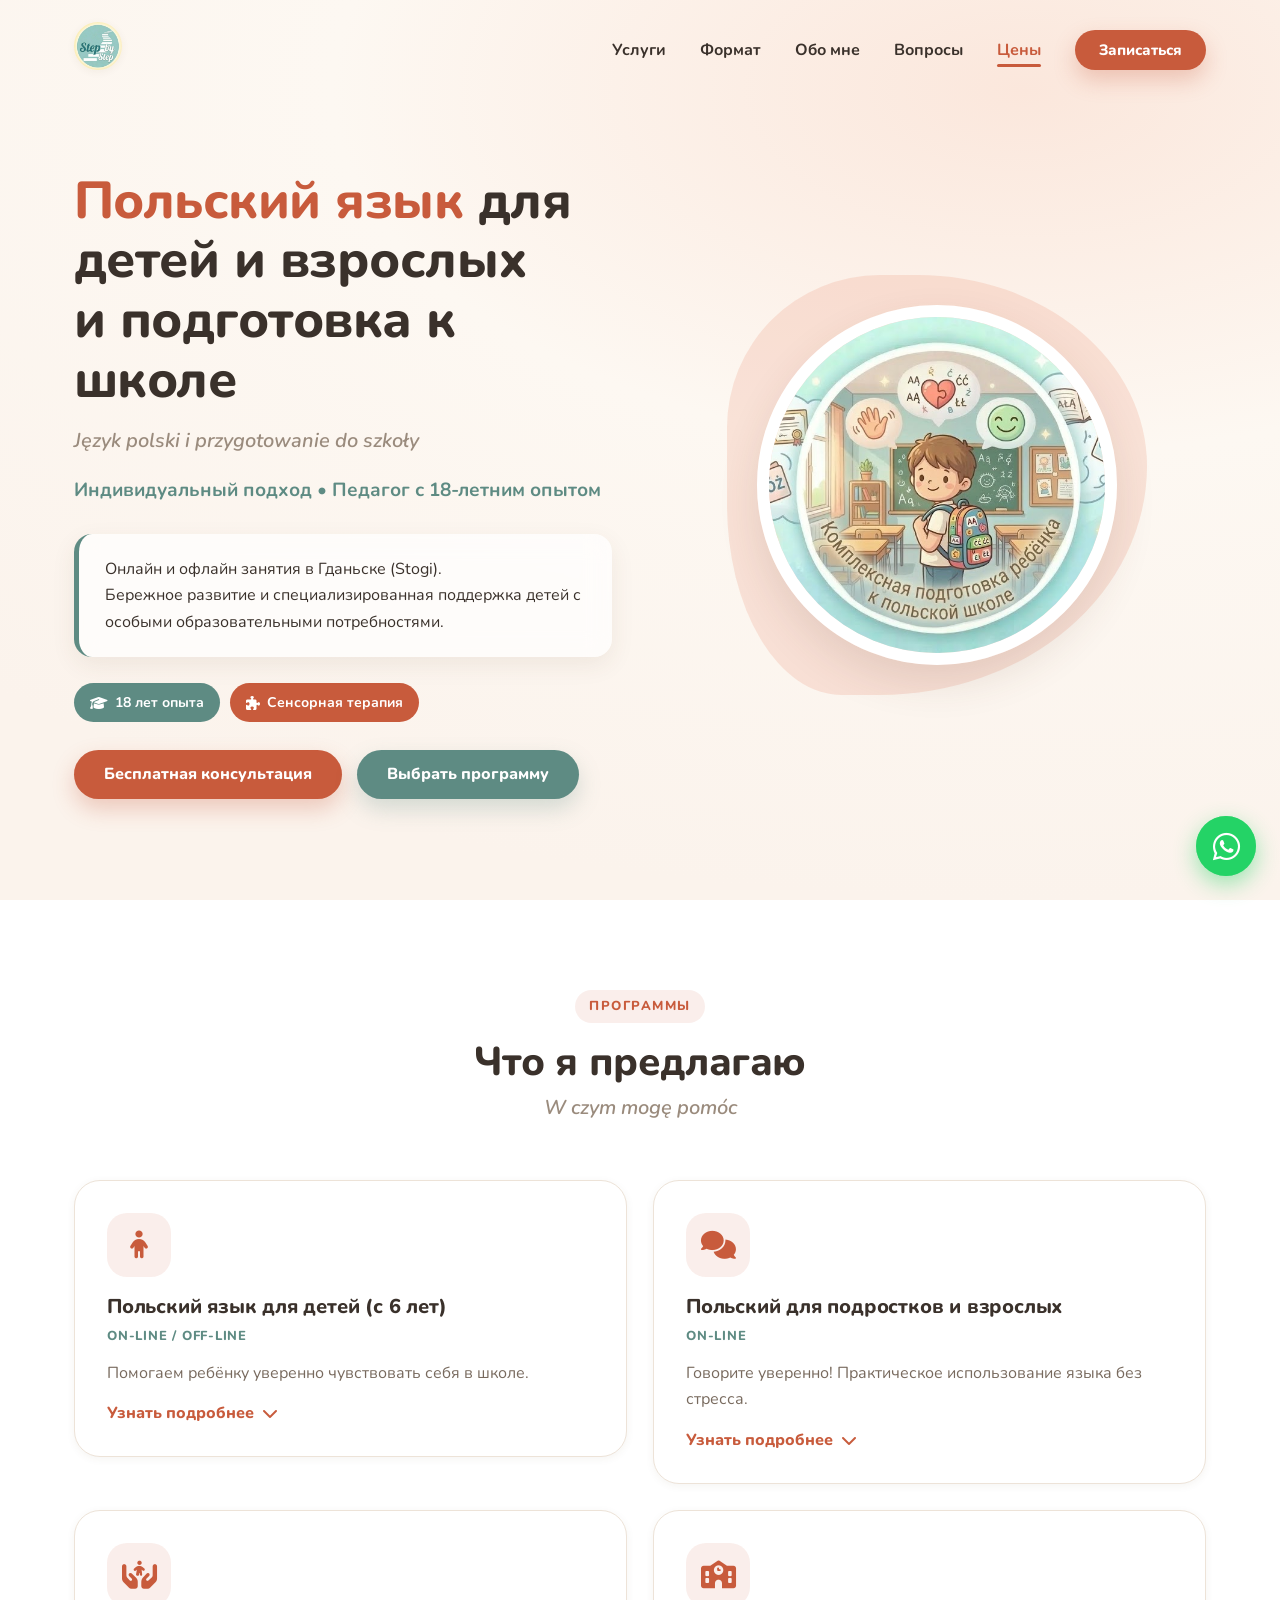
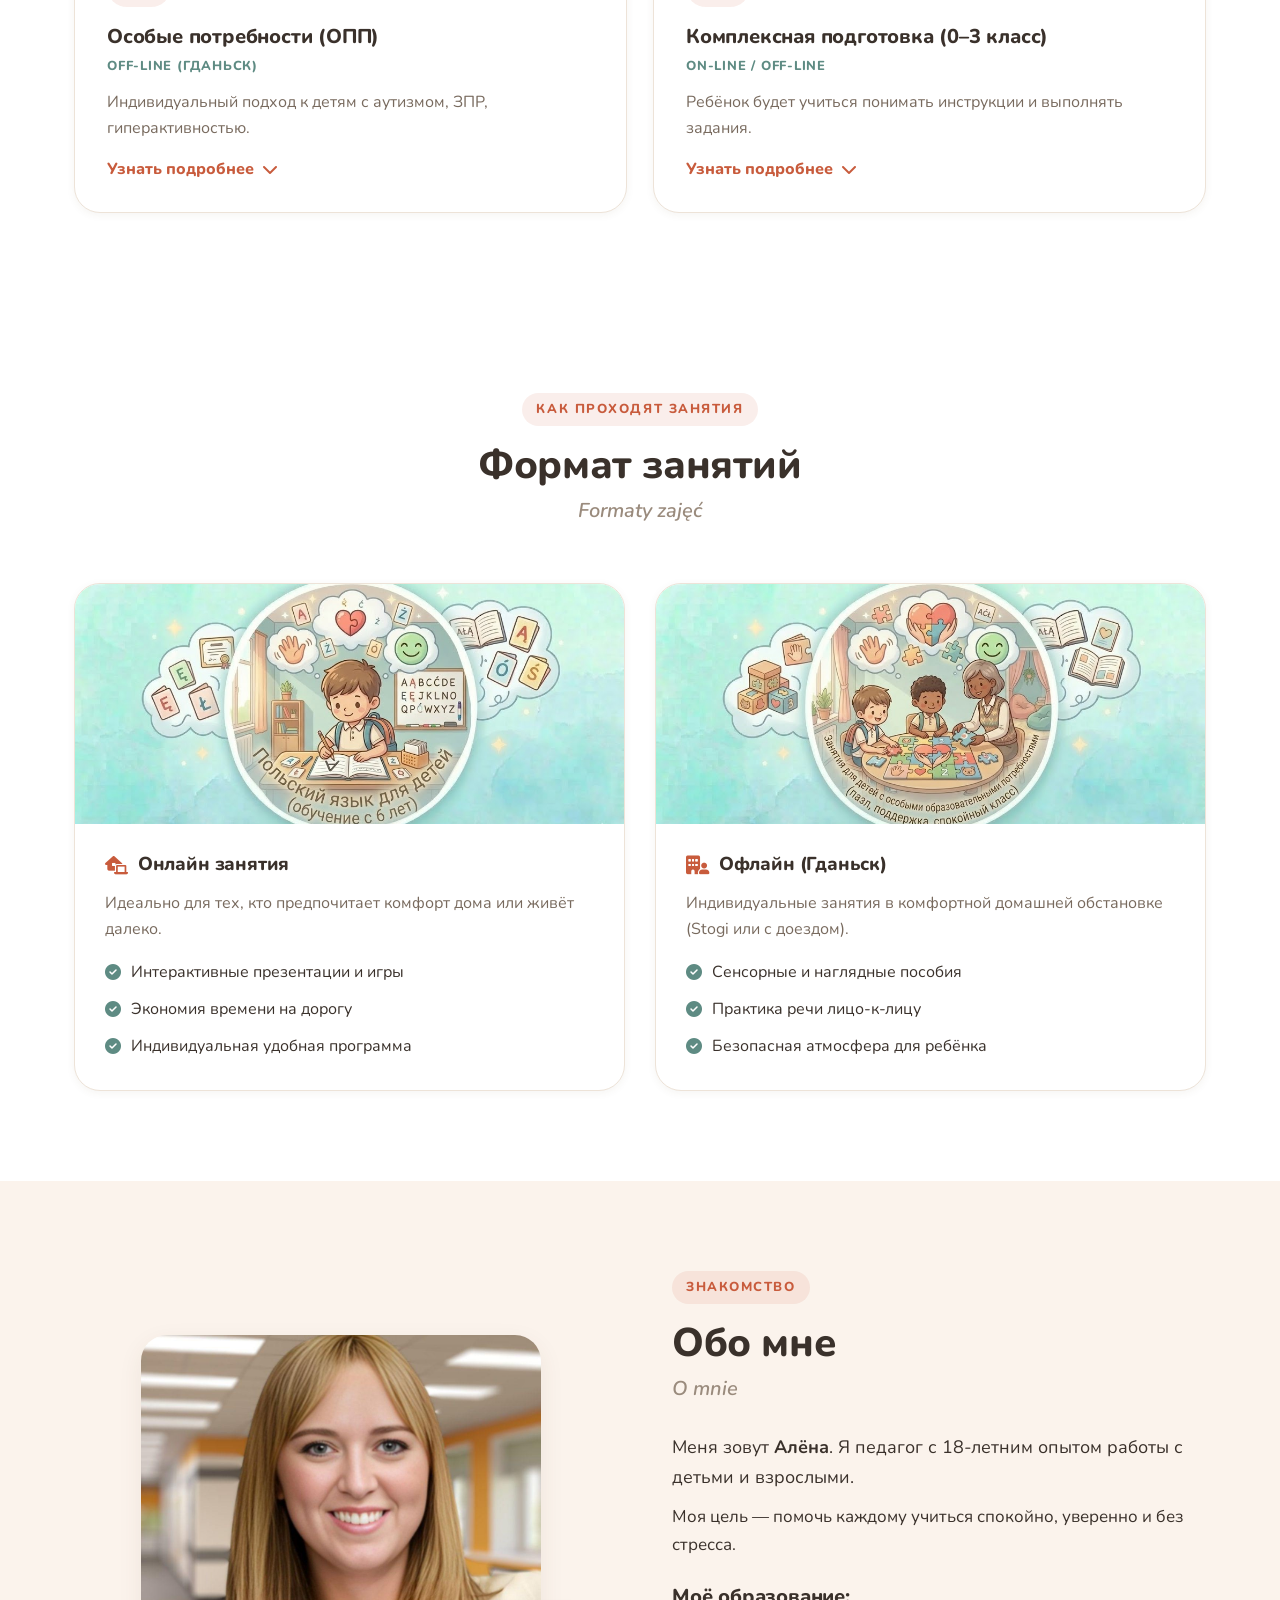
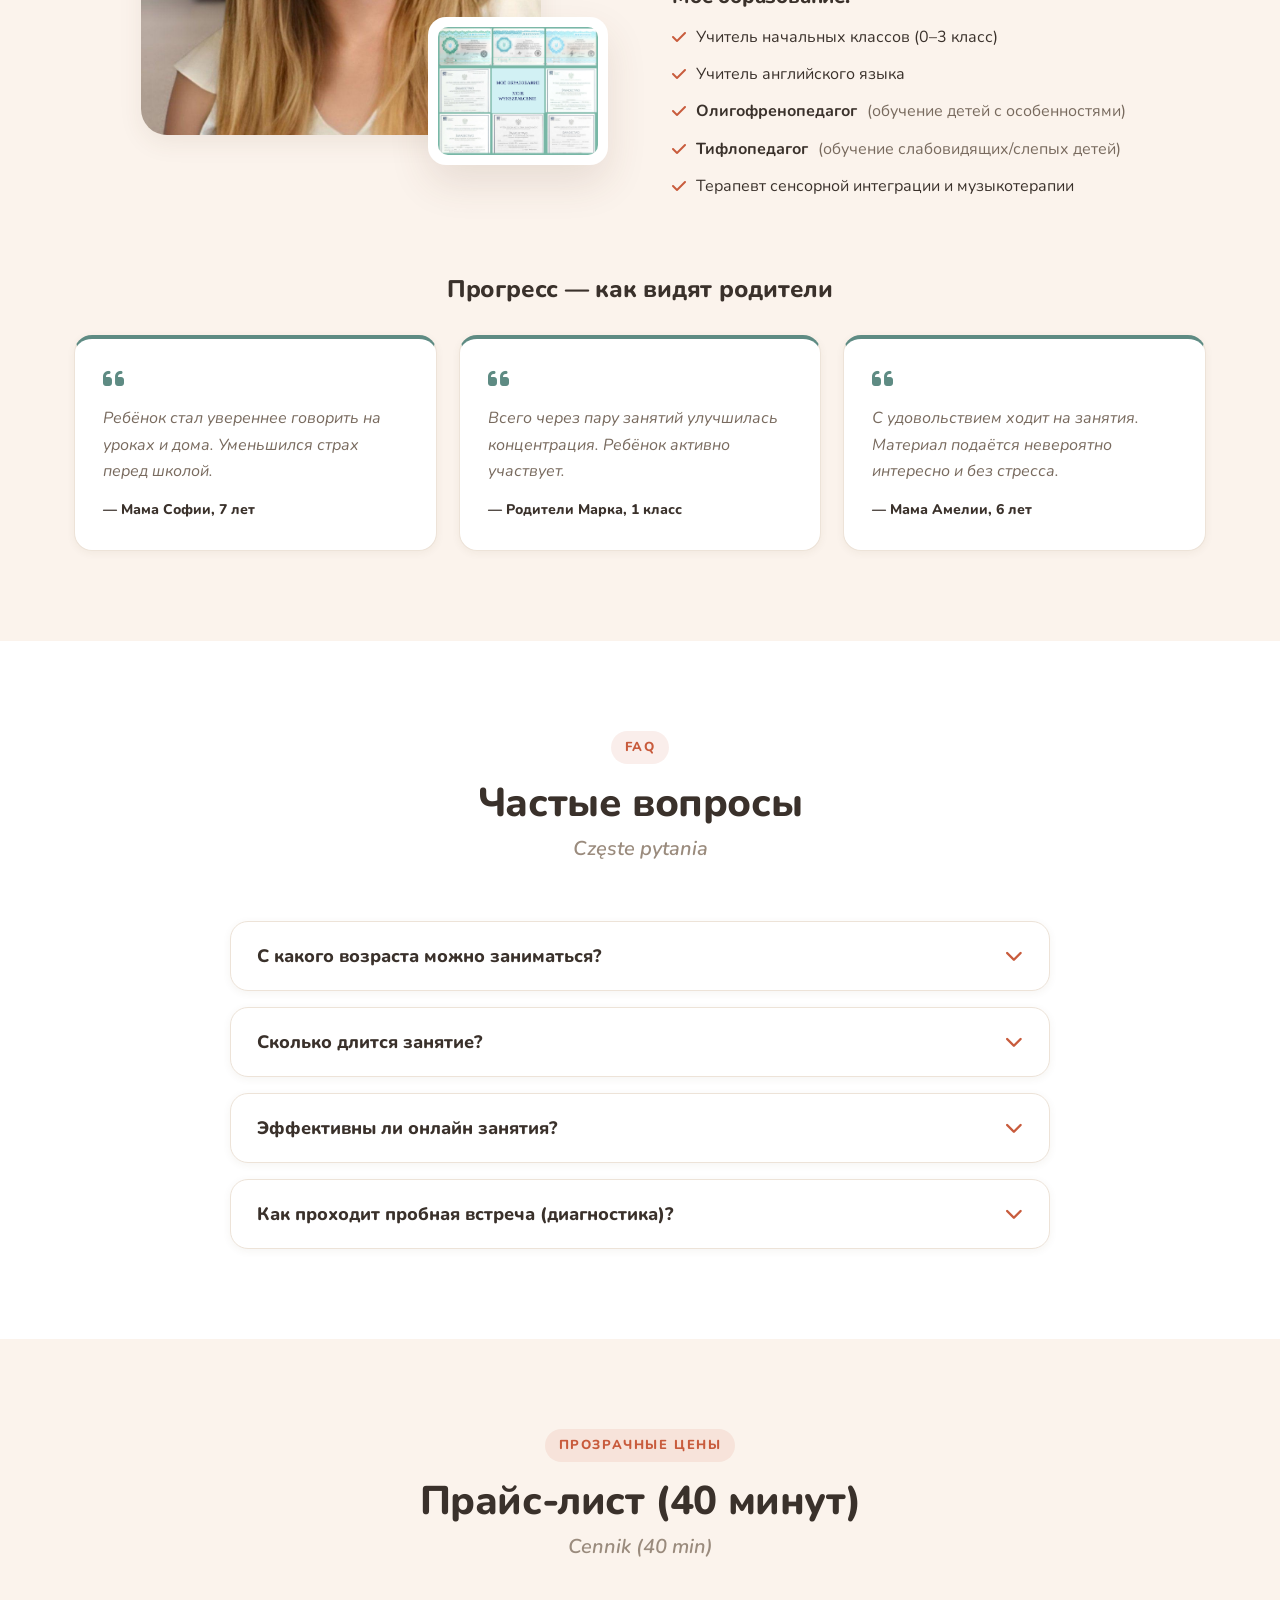
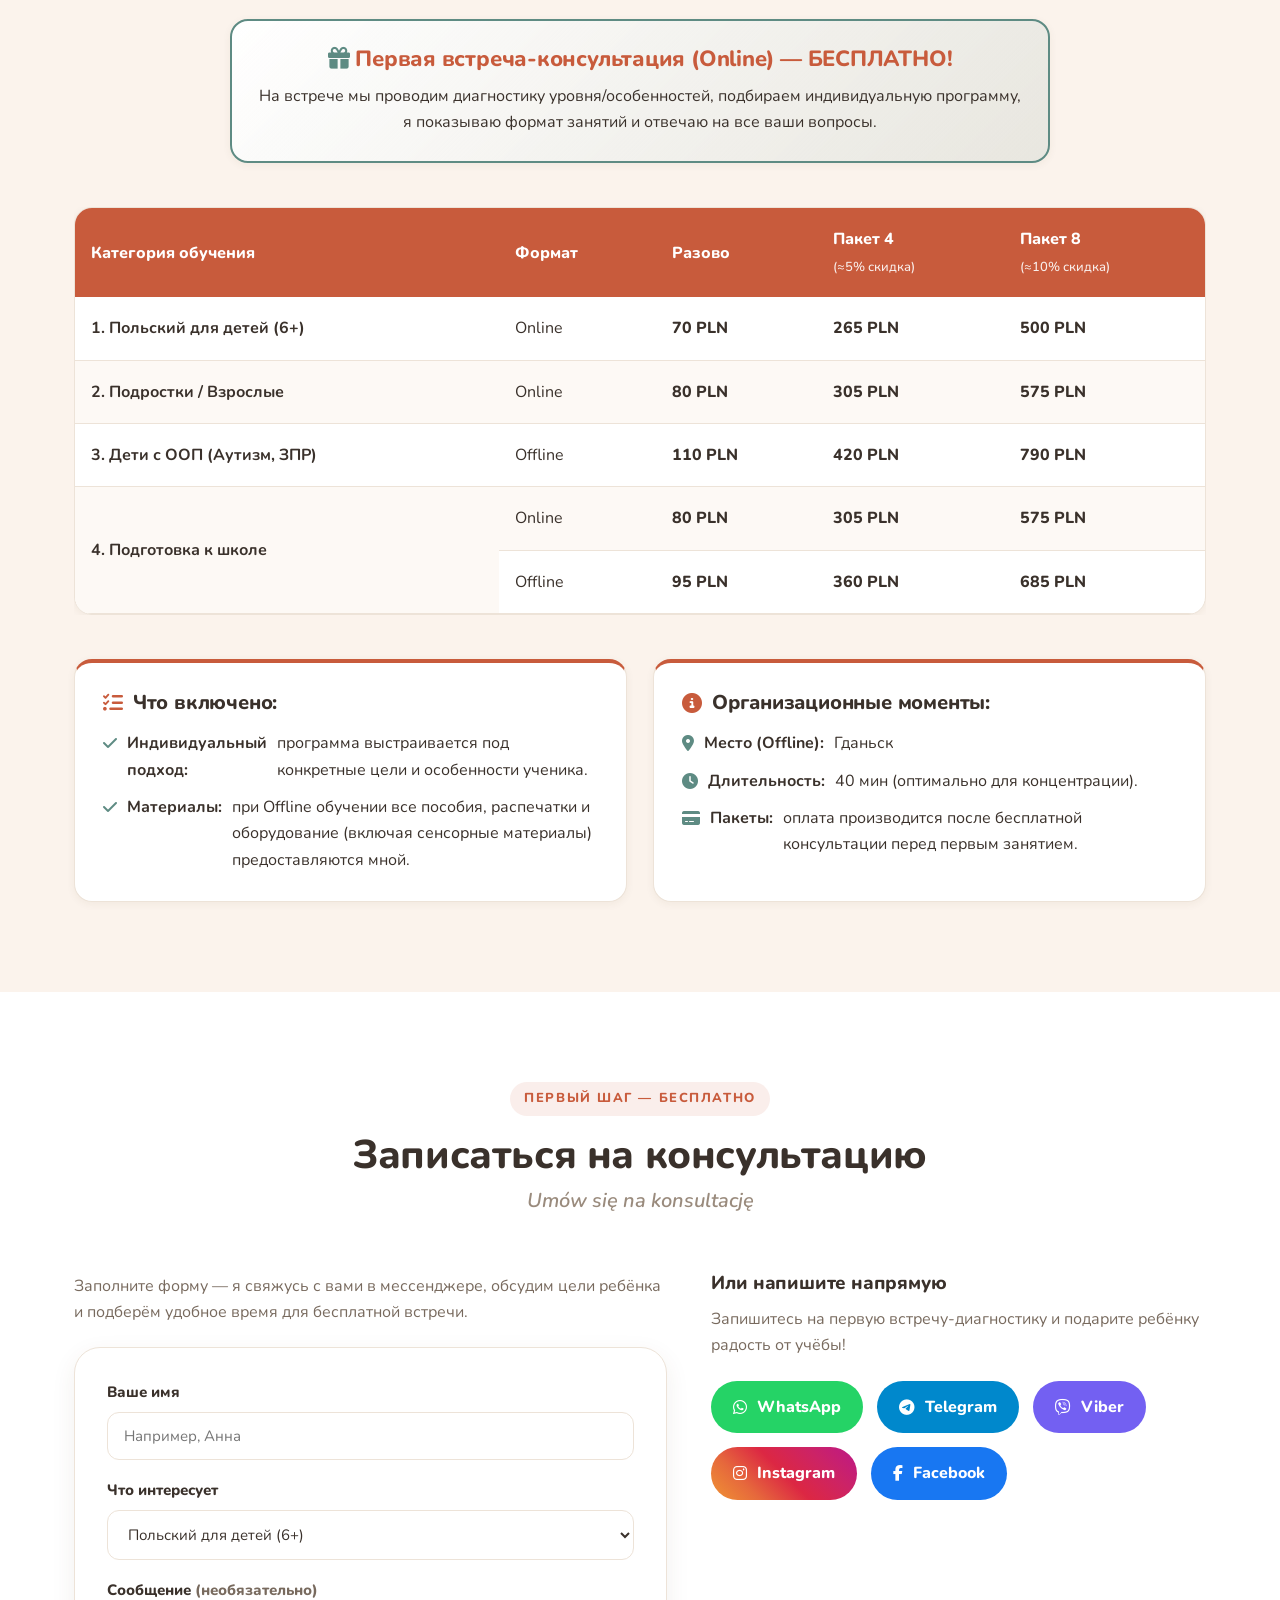
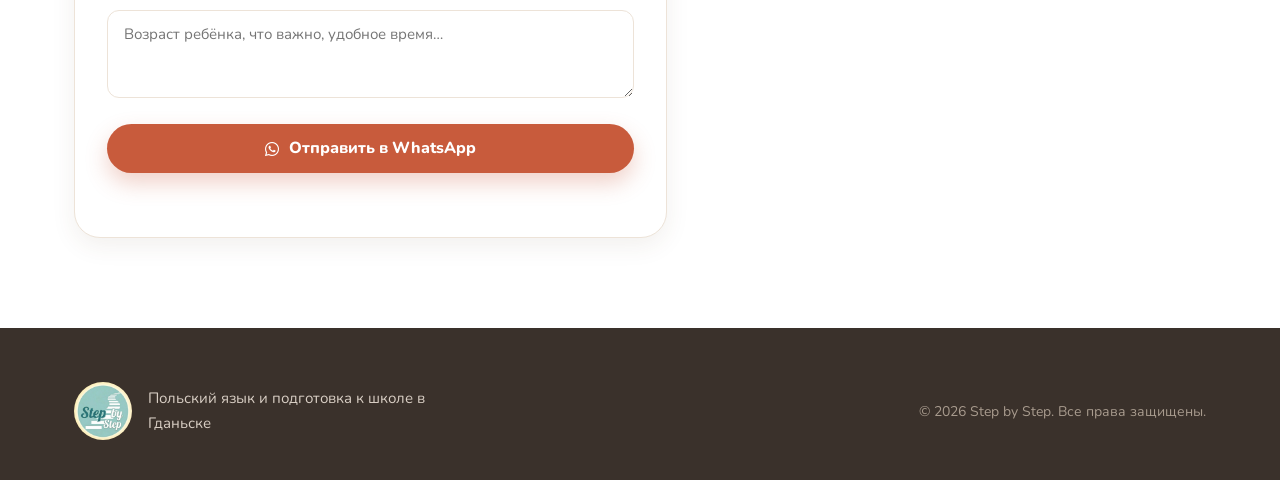
==== index.html @ 1d862e5d "Publish current Step by Step site" ====
<!DOCTYPE html>
<html lang="ru">

<head>
    <meta charset="UTF-8">
    <meta name="viewport" content="width=device-width, initial-scale=1.0">
    <title>Step by Step — Польский язык и подготовка к школе в Гданьске</title>
    <meta name="description"
        content="Польский язык для детей и взрослых и подготовка к школе в Гданьске. Педагог с 18-летним опытом, поддержка детей мигрантов и детей с особыми образовательными потребностями. Первая консультация бесплатно.">
    <meta name="theme-color" content="#E89E8D">
    <link rel="canonical" href="https://step-by-step-gdansk.pl/">

    <!-- Favicon -->
    <link rel="icon" href="логотип.jpg" type="image/jpeg">
    <link rel="apple-touch-icon" href="логотип.jpg">

    <!-- Open Graph / Social share -->
    <meta property="og:type" content="website">
    <meta property="og:locale" content="ru_RU">
    <meta property="og:title" content="Step by Step — Польский язык и подготовка к школе в Гданьске">
    <meta property="og:description"
        content="Педагог с 18-летним опытом. Польский язык, подготовка к школе, поддержка детей с особыми потребностями. Первая консультация бесплатно.">
    <meta property="og:image" content="моё фото.jpg">
    <meta name="twitter:card" content="summary_large_image">
    <meta name="twitter:title" content="Step by Step — Польский язык и подготовка к школе в Гданьске">
    <meta name="twitter:description"
        content="Педагог с 18-летним опытом. Первая консультация бесплатно.">
    <meta name="twitter:image" content="моё фото.jpg">

    <!-- Google Fonts -->
    <link rel="preconnect" href="https://fonts.googleapis.com">
    <link rel="preconnect" href="https://fonts.gstatic.com" crossorigin>
    <link href="https://fonts.googleapis.com/css2?family=Nunito:wght@400;600;700;800&display=swap" rel="stylesheet">

    <!-- FontAwesome for Icons -->
    <link rel="stylesheet" href="https://cdnjs.cloudflare.com/ajax/libs/font-awesome/6.4.0/css/all.min.css">

    <!-- Custom CSS -->
    <link rel="stylesheet" href="style.css">

    <!-- Structured data: local service / person -->
    <script type="application/ld+json">
    {
      "@context": "https://schema.org",
      "@type": "EducationalOrganization",
      "name": "Step by Step",
      "description": "Польский язык для детей и взрослых и подготовка к школе. Поддержка детей мигрантов и детей с особыми образовательными потребностями.",
      "image": "моё фото.jpg",
      "areaServed": "Gdańsk, Polska",
      "address": {
        "@type": "PostalAddress",
        "addressLocality": "Gdańsk",
        "addressRegion": "Stogi",
        "addressCountry": "PL"
      },
      "founder": {
        "@type": "Person",
        "name": "Алёна",
        "jobTitle": "Педагог, олигофренопедагог, тифлопедагог"
      },
      "telephone": "+48782425330",
      "sameAs": [
        "https://www.instagram.com/alena.stepbystep/",
        "https://www.facebook.com/profile.php?id=61586018010769"
      ]
    }
    </script>
</head>

<body>
    <script>document.documentElement.classList.add('js');</script>

    <!-- Skip link for accessibility -->
    <a href="#services" class="skip-link">Перейти к содержанию</a>

    <!-- Navigation -->
    <nav class="navbar">
        <div class="container nav-content">
            <a href="#" class="logo-link" aria-label="Step by Step — на главную">
                <img src="логотип.jpg" alt="Логотип Step by Step" class="logo">
            </a>

            <button class="nav-toggle" id="nav-toggle" aria-label="Открыть меню" aria-expanded="false"
                aria-controls="nav-links">
                <span class="nav-toggle-bar"></span>
                <span class="nav-toggle-bar"></span>
                <span class="nav-toggle-bar"></span>
            </button>

            <ul class="nav-links" id="nav-links">
                <li><a href="#services">Услуги</a></li>
                <li><a href="#formats">Формат</a></li>
                <li><a href="#about">Обо мне</a></li>
                <li><a href="#faq">Вопросы</a></li>
                <li><a href="#pricing">Цены</a></li>
                <li><a href="#contact" class="btn btn-primary nav-cta">Записаться</a></li>
            </ul>
        </div>
    </nav>
    <div class="nav-backdrop" id="nav-backdrop"></div>

    <!-- Hero Section -->
    <header class="hero">
        <div class="container hero-content">
            <div class="hero-text">
                <h1>
                    <span>Польский язык</span> для детей и взрослых<br>и подготовка к школе
                </h1>
                <p lang="pl" class="hero-pl">Język polski i przygotowanie do szkoły</p>
                <p class="subtitle">Индивидуальный подход • Педагог с 18-летним опытом</p>
                <div class="hero-card">
                    <p>Онлайн и офлайн занятия в Гданьске (Stogi).<br>Бережное развитие и специализированная
                        поддержка детей с особыми образовательными потребностями.</p>
                </div>

                <!-- Trust Badges -->
                <div class="trust-badges">
                    <span class="badge badge-secondary"><i class="fa-solid fa-graduation-cap"></i> 18 лет опыта</span>
                    <span class="badge badge-primary"><i class="fa-solid fa-puzzle-piece"></i> Сенсорная терапия</span>
                </div>

                <div class="hero-buttons">
                    <a href="#contact" class="btn btn-primary">Бесплатная консультация</a>
                    <a href="#services" class="btn btn-secondary">Выбрать программу</a>
                </div>
            </div>
            <div class="hero-image-wrapper">
                <div class="blob-shape" aria-hidden="true"></div>
                <img src="для сайта/unnamed (5).jpg" alt="Комплексная подготовка ребёнка к польской школе"
                    class="hero-image-main" width="350" height="350">
            </div>
        </div>
    </header>

    <!-- Services Section -->
    <section id="services" class="services section">
        <div class="container">
            <div class="section-title reveal">
                <span class="eyebrow">Программы</span>
                <h2>Что я предлагаю</h2>
                <p lang="pl" class="title-pl">W czym mogę pomóc</p>
            </div>

            <div class="services-grid">

                <!-- Service 1 -->
                <div class="service-card reveal">
                    <div class="service-icon"><i class="fa-solid fa-child"></i></div>
                    <h3>Польский язык для детей (с 6 лет)</h3>
                    <p class="service-format">On-line / Off-line</p>
                    <p class="service-lead">Помогаем ребёнку уверенно чувствовать себя в школе.</p>

                    <button class="accordion-btn" aria-expanded="false" aria-controls="desc1">
                        Узнать подробнее <i class="fa-solid fa-chevron-down accordion-icon"></i>
                    </button>

                    <div id="desc1" class="accordion-panel">
                        <div class="accordion-inner">
                            <strong>Кому подойдут:</strong>
                            <ul>
                                <li>Только начинают изучение языка</li>
                                <li>Испытывают трудности с чтением или письмом</li>
                                <li>Боятся отвечать на уроках</li>
                            </ul>
                            <strong>Что развиваем:</strong>
                            <p>Словарный запас, правильное произношение. А также: внимание, слуховое восприятие,
                                память и логику с помощью игр.</p>
                        </div>
                    </div>
                </div>

                <!-- Service 2 -->
                <div class="service-card reveal">
                    <div class="service-icon"><i class="fa-solid fa-comments"></i></div>
                    <h3>Польский для подростков и взрослых</h3>
                    <p class="service-format">On-line</p>
                    <p class="service-lead">Говорите уверенно! Практическое использование языка без стресса.</p>

                    <button class="accordion-btn" aria-expanded="false" aria-controls="desc2">
                        Узнать подробнее <i class="fa-solid fa-chevron-down accordion-icon"></i>
                    </button>

                    <div id="desc2" class="accordion-panel">
                        <div class="accordion-inner">
                            <strong>Что изучается:</strong>
                            <ul>
                                <li>Разговорная практика в повседневных ситуациях</li>
                                <li>Грамматика простым языком</li>
                                <li>Язык для работы, школы, гос. учреждений</li>
                            </ul>
                            <strong>Результат:</strong>
                            <p>Вы уверенно общаетесь в ситуациях, понимаете разговорную речь.</p>
                        </div>
                    </div>
                </div>

                <!-- Service 3 -->
                <div class="service-card reveal">
                    <div class="service-icon"><i class="fa-solid fa-hands-holding-child"></i></div>
                    <h3>Особые потребности (ОПП)</h3>
                    <p class="service-format">Off-line (Гданьск)</p>
                    <p class="service-lead">Индивидуальный подход к детям с аутизмом, ЗПР, гиперактивностью.</p>

                    <button class="accordion-btn" aria-expanded="false" aria-controls="desc3">
                        Узнать подробнее <i class="fa-solid fa-chevron-down accordion-icon"></i>
                    </button>

                    <div id="desc3" class="accordion-panel">
                        <div class="accordion-inner">
                            <strong>Работаю с детьми, у которых:</strong>
                            <ul>
                                <li>Аутизм, ЗПР, задержка речевого развития</li>
                                <li>Нарушения зрения (слабовидящие и слепые)</li>
                                <li>Трудности с концентрацией</li>
                            </ul>
                            <strong>Методы:</strong>
                            <p>Элементы сенсорной интеграции, музыкотерапия, визуальная поддержка.</p>
                        </div>
                    </div>
                </div>

                <!-- Service 4 -->
                <div class="service-card reveal">
                    <div class="service-icon"><i class="fa-solid fa-school"></i></div>
                    <h3>Комплексная подготовка (0–3 класс)</h3>
                    <p class="service-format">On-line / Off-line</p>
                    <p class="service-lead">Ребёнок будет учиться понимать инструкции и выполнять задания.</p>

                    <button class="accordion-btn" aria-expanded="false" aria-controls="desc4">
                        Узнать подробнее <i class="fa-solid fa-chevron-down accordion-icon"></i>
                    </button>

                    <div id="desc4" class="accordion-panel">
                        <div class="accordion-inner">
                            <strong>Что мы изучаем:</strong>
                            <ul>
                                <li><strong>Польский язык:</strong> алфавит, классные инструкции, письмо.</li>
                                <li><strong>Математика:</strong> цифры, счёт, сравнение чисел, логика.</li>
                                <li><strong>Когнитивные навыки:</strong> внимание, память, концентрация.</li>
                            </ul>
                            <p>Помогаем быстрее адаптироваться в школе без сильного стресса.</p>
                        </div>
                    </div>
                </div>

            </div>
        </div>
    </section>

    <!-- Formats Section (Two Columns) -->
    <section id="formats" class="formats section">
        <div class="container">
            <div class="section-title reveal">
                <span class="eyebrow">Как проходят занятия</span>
                <h2>Формат занятий</h2>
                <p lang="pl" class="title-pl">Formaty zajęć</p>
            </div>

            <div class="formats-grid">
                <!-- Online -->
                <div class="format-card reveal">
                    <img src="для сайта/unnamed (6).jpg" alt="Онлайн-занятие за компьютером" class="format-img"
                        loading="lazy" width="600" height="250">
                    <div class="format-content">
                        <h3><i class="fa-solid fa-laptop-house icon-primary"></i> Онлайн занятия</h3>
                        <p class="format-lead">Идеально для тех, кто предпочитает комфорт дома или живёт далеко.</p>
                        <ul class="check-list">
                            <li><i class="fa-solid fa-circle-check"></i> Интерактивные презентации и игры</li>
                            <li><i class="fa-solid fa-circle-check"></i> Экономия времени на дорогу</li>
                            <li><i class="fa-solid fa-circle-check"></i> Индивидуальная удобная программа</li>
                        </ul>
                    </div>
                </div>
                <!-- Offline -->
                <div class="format-card reveal">
                    <img src="для сайта/unnamed (7).jpg" alt="Офлайн-занятие с педагогом" class="format-img"
                        loading="lazy" width="600" height="250">
                    <div class="format-content">
                        <h3><i class="fa-solid fa-building-user icon-primary"></i> Офлайн (Гданьск)</h3>
                        <p class="format-lead">Индивидуальные занятия в комфортной домашней обстановке (Stogi или с
                            доездом).</p>
                        <ul class="check-list">
                            <li><i class="fa-solid fa-circle-check"></i> Сенсорные и наглядные пособия</li>
                            <li><i class="fa-solid fa-circle-check"></i> Практика речи лицо-к-лицу</li>
                            <li><i class="fa-solid fa-circle-check"></i> Безопасная атмосфера для ребёнка</li>
                        </ul>
                    </div>
                </div>
            </div>
        </div>
    </section>

    <!-- About Section -->
    <section id="about" class="about section bg-light">
        <div class="container">
            <div class="about-grid">
                <div class="about-image-col reveal">
                    <img src="моё фото.jpg" alt="Фото педагога Алёны" class="about-photo" loading="lazy">
                    <div class="diploma-wrapper" id="diploma-btn" role="button" tabindex="0"
                        aria-label="Открыть дипломы и квалификации">
                        <img src="дипломы.jpg" alt="Дипломы и сертификаты педагога" class="diploma-thumb"
                            loading="lazy">
                        <div class="diploma-overlay">
                            <i class="fa-solid fa-magnifying-glass-plus"></i>
                            <span>Мои квалификации</span>
                        </div>
                    </div>
                </div>

                <div class="about-content reveal">
                    <div class="section-title left">
                        <span class="eyebrow">Знакомство</span>
                        <h2>Обо мне</h2>
                        <p lang="pl" class="title-pl">O mnie</p>
                    </div>

                    <div class="about-text-box">
                        <p class="lead">Меня зовут <strong>Алёна</strong>. Я педагог с 18-летним опытом работы с
                            детьми и взрослыми.</p>
                        <p>Моя цель — помочь каждому учиться спокойно, уверенно и без стресса.</p>

                        <h4 class="about-subhead">Моё образование:</h4>
                        <ul class="check-list check-list--primary">
                            <li><i class="fa-solid fa-check"></i> Учитель начальных классов (0–3 класс)</li>
                            <li><i class="fa-solid fa-check"></i> Учитель английского языка</li>
                            <li><i class="fa-solid fa-check"></i> <strong>Олигофренопедагог</strong>
                                <span class="muted">(обучение детей с особенностями)</span></li>
                            <li><i class="fa-solid fa-check"></i> <strong>Тифлопедагог</strong>
                                <span class="muted">(обучение слабовидящих/слепых детей)</span></li>
                            <li><i class="fa-solid fa-check"></i> Терапевт сенсорной интеграции и музыкотерапии</li>
                        </ul>
                    </div>
                </div>
            </div>

            <!-- Reviews -->
            <div class="social-proof reveal">
                <h3 class="social-proof-title">Прогресс — как видят родители</h3>
                <div class="reviews-grid">
                    <figure class="review">
                        <i class="fa-solid fa-quote-left review-quote"></i>
                        <blockquote>Ребёнок стал увереннее говорить на уроках и дома. Уменьшился страх перед
                            школой.</blockquote>
                        <figcaption>— Мама Софии, 7 лет</figcaption>
                    </figure>
                    <figure class="review">
                        <i class="fa-solid fa-quote-left review-quote"></i>
                        <blockquote>Всего через пару занятий улучшилась концентрация. Ребёнок активно
                            участвует.</blockquote>
                        <figcaption>— Родители Марка, 1 класс</figcaption>
                    </figure>
                    <figure class="review">
                        <i class="fa-solid fa-quote-left review-quote"></i>
                        <blockquote>С удовольствием ходит на занятия. Материал подаётся невероятно интересно и без
                            стресса.</blockquote>
                        <figcaption>— Мама Амелии, 6 лет</figcaption>
                    </figure>
                </div>
            </div>
        </div>
    </section>

    <!-- FAQ Section -->
    <section id="faq" class="faq section">
        <div class="container">
            <div class="section-title reveal">
                <span class="eyebrow">FAQ</span>
                <h2>Частые вопросы</h2>
                <p lang="pl" class="title-pl">Częste pytania</p>
            </div>

            <div class="faq-container reveal">
                <!-- FAQ 1 -->
                <div class="faq-item">
                    <button class="faq-btn" aria-expanded="false" aria-controls="faq1">
                        С какого возраста можно заниматься?
                        <i class="fa-solid fa-chevron-down accordion-icon icon-primary"></i>
                    </button>
                    <div id="faq1" class="accordion-panel">
                        <p class="faq-answer">Изучение польского языка и подготовка к школе начинаются с 6 лет. Для
                            программ спецпотребностей (ОПП) подход и возраст индивидуальны.</p>
                    </div>
                </div>

                <!-- FAQ 2 -->
                <div class="faq-item">
                    <button class="faq-btn" aria-expanded="false" aria-controls="faq2">
                        Сколько длится занятие?
                        <i class="fa-solid fa-chevron-down accordion-icon icon-primary"></i>
                    </button>
                    <div id="faq2" class="accordion-panel">
                        <p class="faq-answer">Занятие длится 40–60 минут, в зависимости от возраста ребёнка, формата
                            урока и когнитивной нагрузки.</p>
                    </div>
                </div>

                <!-- FAQ 3 -->
                <div class="faq-item">
                    <button class="faq-btn" aria-expanded="false" aria-controls="faq3">
                        Эффективны ли онлайн занятия?
                        <i class="fa-solid fa-chevron-down accordion-icon icon-primary"></i>
                    </button>
                    <div id="faq3" class="accordion-panel">
                        <p class="faq-answer">Да, абсолютно. Мы используем интерактивные материалы, презентации и
                            дидактические игры. Ребёнок (или взрослый) активно вовлечён в процесс не меньше, чем в
                            классе.</p>
                    </div>
                </div>

                <!-- FAQ 4 -->
                <div class="faq-item">
                    <button class="faq-btn" aria-expanded="false" aria-controls="faq4">
                        Как проходит пробная встреча (диагностика)?
                        <i class="fa-solid fa-chevron-down accordion-icon icon-primary"></i>
                    </button>
                    <div id="faq4" class="accordion-panel">
                        <p class="faq-answer">На первой встрече мы знакомимся, я в комфортной и игровой форме оцениваю
                            текущие навыки. После этого мы обсуждаем индивидуальный план достижения ваших целей.</p>
                    </div>
                </div>
            </div>
        </div>
    </section>

    <!-- Pricing Section -->
    <section id="pricing" class="pricing section bg-light">
        <div class="container">
            <div class="section-title reveal">
                <span class="eyebrow">Прозрачные цены</span>
                <h2>Прайс-лист (40 минут)</h2>
                <p lang="pl" class="title-pl">Cennik (40 min)</p>
            </div>

            <div class="pricing-highlight reveal">
                <h3><i class="fa-solid fa-gift icon-secondary"></i> Первая встреча-консультация (Online) — БЕСПЛАТНО!</h3>
                <p>На встрече мы проводим диагностику уровня/особенностей, подбираем индивидуальную программу, я
                    показываю формат занятий и отвечаю на все ваши вопросы.</p>
            </div>

            <div class="pricing-table-wrapper reveal">
                <table class="pricing-table">
                    <thead>
                        <tr>
                            <th scope="col">Категория обучения</th>
                            <th scope="col">Формат</th>
                            <th scope="col">Разово</th>
                            <th scope="col">Пакет 4 <br><span class="th-note">(≈5% скидка)</span></th>
                            <th scope="col">Пакет 8 <br><span class="th-note">(≈10% скидка)</span></th>
                        </tr>
                    </thead>
                    <tbody>
                        <tr>
                            <td data-label="Категория"><strong>1. Польский для детей (6+)</strong></td>
                            <td data-label="Формат" class="muted">Online</td>
                            <td data-label="Разово" class="price">70 PLN</td>
                            <td data-label="Пакет 4" class="price price--accent">265 PLN</td>
                            <td data-label="Пакет 8" class="price price--accent">500 PLN</td>
                        </tr>
                        <tr>
                            <td data-label="Категория"><strong>2. Подростки / Взрослые</strong></td>
                            <td data-label="Формат" class="muted">Online</td>
                            <td data-label="Разово" class="price">80 PLN</td>
                            <td data-label="Пакет 4" class="price price--accent">305 PLN</td>
                            <td data-label="Пакет 8" class="price price--accent">575 PLN</td>
                        </tr>
                        <tr>
                            <td data-label="Категория"><strong>3. Дети с ООП (Аутизм, ЗПР)</strong></td>
                            <td data-label="Формат" class="muted">Offline</td>
                            <td data-label="Разово" class="price">110 PLN</td>
                            <td data-label="Пакет 4" class="price price--accent">420 PLN</td>
                            <td data-label="Пакет 8" class="price price--accent">790 PLN</td>
                        </tr>
                        <tr>
                            <td data-label="Категория" rowspan="2"><strong>4. Подготовка к школе</strong></td>
                            <td data-label="Формат" class="muted">Online</td>
                            <td data-label="Разово" class="price">80 PLN</td>
                            <td data-label="Пакет 4" class="price price--accent">305 PLN</td>
                            <td data-label="Пакет 8" class="price price--accent">575 PLN</td>
                        </tr>
                        <tr>
                            <td data-label="Формат" class="muted">Offline</td>
                            <td data-label="Разово" class="price">95 PLN</td>
                            <td data-label="Пакет 4" class="price price--accent">360 PLN</td>
                            <td data-label="Пакет 8" class="price price--accent">685 PLN</td>
                        </tr>
                    </tbody>
                </table>
            </div>

            <!-- Inclusions & Org info -->
            <div class="pricing-info-grid reveal">
                <div class="info-card">
                    <h3><i class="fa-solid fa-list-check icon-primary"></i> Что включено:</h3>
                    <ul class="check-list check-list--secondary">
                        <li><i class="fa-solid fa-check"></i> <strong>Индивидуальный подход:</strong> программа
                            выстраивается под конкретные цели и особенности ученика.</li>
                        <li><i class="fa-solid fa-check"></i> <strong>Материалы:</strong> при Offline обучении все
                            пособия, распечатки и оборудование (включая сенсорные материалы) предоставляются мной.</li>
                    </ul>
                </div>

                <div class="info-card">
                    <h3><i class="fa-solid fa-circle-info icon-primary"></i> Организационные моменты:</h3>
                    <ul class="check-list check-list--secondary">
                        <li><i class="fa-solid fa-location-dot"></i> <strong>Место (Offline):</strong> Гданьск</li>
                        <li><i class="fa-solid fa-clock"></i> <strong>Длительность:</strong> 40 мин (оптимально для
                            концентрации).</li>
                        <li><i class="fa-solid fa-credit-card"></i> <strong>Пакеты:</strong> оплата производится
                            после бесплатной консультации перед первым занятием.</li>
                    </ul>
                </div>
            </div>
        </div>
    </section>

    <!-- Contact Section -->
    <section id="contact" class="contact section">
        <div class="container">
            <div class="section-title reveal">
                <span class="eyebrow">Первый шаг — бесплатно</span>
                <h2>Записаться на консультацию</h2>
                <p lang="pl" class="title-pl">Umów się na konsultację</p>
            </div>

            <div class="contact-grid">
                <!-- Form -->
                <div class="contact-form-col reveal">
                    <p class="contact-intro">Заполните форму — я свяжусь с вами в мессенджере, обсудим цели ребёнка и
                        подберём удобное время для бесплатной встречи.</p>
                    <form id="lead-form" class="lead-form" novalidate>
                        <div class="form-field">
                            <label for="name">Ваше имя</label>
                            <input type="text" id="name" name="name" placeholder="Например, Анна" required>
                        </div>
                        <div class="form-field">
                            <label for="program">Что интересует</label>
                            <select id="program" name="program">
                                <option value="Польский для детей (6+)">Польский для детей (6+)</option>
                                <option value="Польский для подростков/взрослых">Польский для подростков / взрослых</option>
                                <option value="Особые потребности (ОПП)">Особые потребности (ОПП)</option>
                                <option value="Подготовка к школе">Подготовка к школе</option>
                                <option value="Пока не определились">Пока не определились</option>
                            </select>
                        </div>
                        <div class="form-field">
                            <label for="message">Сообщение <span class="muted">(необязательно)</span></label>
                            <textarea id="message" name="message" rows="3"
                                placeholder="Возраст ребёнка, что важно, удобное время…"></textarea>
                        </div>
                        <button type="submit" class="btn btn-primary btn-block">
                            <i class="fa-brands fa-whatsapp"></i> Отправить в WhatsApp
                        </button>
                        <p class="form-hint" id="form-hint" role="status"></p>
                    </form>
                </div>

                <!-- Direct contacts -->
                <div class="contact-direct-col reveal">
                    <h3>Или напишите напрямую</h3>
                    <p class="contact-direct-lead">Запишитесь на первую встречу-диагностику и подарите ребёнку радость
                        от учёбы!</p>
                    <div class="social-links">
                        <a href="https://wa.me/48782425330" target="_blank" rel="noopener" class="social-btn whatsapp">
                            <i class="fa-brands fa-whatsapp"></i> WhatsApp
                        </a>
                        <a href="https://t.me/alena_pocheptsova" target="_blank" rel="noopener" class="social-btn telegram">
                            <i class="fa-brands fa-telegram"></i> Telegram
                        </a>
                        <a href="viber://chat?number=48782425330" target="_blank" rel="noopener" class="social-btn viber">
                            <i class="fa-brands fa-viber"></i> Viber
                        </a>
                        <a href="https://www.instagram.com/alena.stepbystep/" target="_blank" rel="noopener"
                            class="social-btn instagram">
                            <i class="fa-brands fa-instagram"></i> Instagram
                        </a>
                        <a href="https://www.facebook.com/profile.php?id=61586018010769" target="_blank" rel="noopener"
                            class="social-btn facebook">
                            <i class="fa-brands fa-facebook-f"></i> Facebook
                        </a>
                    </div>
                </div>
            </div>
        </div>
    </section>

    <!-- Footer -->
    <footer class="footer">
        <div class="container footer-content">
            <div class="footer-logo">
                <img src="логотип.jpg" alt="Step by Step" class="logo-footer">
                <p>Польский язык и подготовка к школе в Гданьске</p>
            </div>
            <p class="footer-copy">© <span id="year">2024</span> Step by Step. Все права защищены.</p>
        </div>
    </footer>

    <!-- Floating WhatsApp button -->
    <a href="https://wa.me/48782425330" target="_blank" rel="noopener" class="whatsapp-float"
        aria-label="Написать в WhatsApp">
        <i class="fa-brands fa-whatsapp"></i>
    </a>

    <!-- Image Modal for Diplomas -->
    <div id="image-modal" class="modal" role="dialog" aria-modal="true" aria-label="Дипломы и квалификации">
        <button class="close-modal" aria-label="Закрыть">&times;</button>
        <img class="modal-content" id="modal-img" alt="Дипломы и сертификаты педагога">
        <div id="caption">Мои квалификации и дипломы</div>
    </div>

    <script src="script.js"></script>
</body>

</html>
---- style.css ----
/* ==================== DESIGN TOKENS ==================== */
:root {
    /* Warm terracotta / sage / gold on cream — "warm but deeper" */
    --primary: #C85B3C;
    /* Terracotta — CTA, interactive (white text passes AA) */
    --primary-hover: #B14E33;
    --primary-soft: #E89178;
    /* Lighter peach — decorative tints, icon backgrounds */
    --primary-tint: rgba(200, 91, 60, 0.10);

    --secondary: #5E8B83;
    /* Deep sage — accents, checkmarks */
    --secondary-hover: #517A73;
    --secondary-tint: rgba(94, 139, 131, 0.12);

    --accent: #C98A2E;
    /* Gold — small highlights */

    --text-main: #3A312B;
    /* Warm near-black */
    --text-muted: #786A5E;
    /* Warm gray-brown */
    --text-soft: #9A8B7D;

    --bg-main: #FFFFFF;
    --bg-cream: #FBF3EC;
    /* Warm cream section bg */
    --bg-card: #FFFFFF;
    --border: #EDE3D8;

    /* Layered warm shadows — soft clay depth */
    --shadow-sm: 0 2px 8px rgba(90, 60, 40, 0.06);
    --shadow-md: 0 8px 24px rgba(90, 60, 40, 0.08);
    --shadow-lg: 0 18px 40px rgba(90, 60, 40, 0.12);
    --shadow-primary: 0 10px 22px rgba(200, 91, 60, 0.28);
    --shadow-secondary: 0 10px 22px rgba(94, 139, 131, 0.25);

    --radius-sm: 12px;
    --radius: 18px;
    --radius-lg: 26px;
    --transition: 0.3s ease;
    --ease-back: cubic-bezier(0.34, 1.4, 0.64, 1);
}

* {
    margin: 0;
    padding: 0;
    box-sizing: border-box;
}

html {
    scroll-behavior: smooth;
    scroll-padding-top: 90px;
}

body {
    font-family: 'Nunito', sans-serif;
    background-color: var(--bg-main);
    color: var(--text-main);
    line-height: 1.65;
    overflow-x: hidden;
}

.container {
    max-width: 1180px;
    margin: 0 auto;
    padding: 0 24px;
}

.section {
    padding: 90px 0;
}

.bg-light {
    background-color: var(--bg-cream);
}

img {
    max-width: 100%;
}

/* Accessibility helpers */
.skip-link {
    position: absolute;
    left: -999px;
    top: 0;
    background: var(--primary);
    color: #fff;
    padding: 10px 16px;
    border-radius: 0 0 8px 0;
    z-index: 3000;
}

.skip-link:focus {
    left: 0;
}

:focus-visible {
    outline: 3px solid var(--secondary);
    outline-offset: 3px;
    border-radius: 6px;
}

/* ==================== TYPOGRAPHY ==================== */
h1,
h2,
h3,
h4 {
    color: var(--text-main);
    font-weight: 800;
    line-height: 1.15;
    letter-spacing: -0.01em;
}

h2 {
    font-size: clamp(28px, 4vw, 40px);
    margin-bottom: 6px;
}

.eyebrow {
    display: inline-block;
    font-size: 13px;
    font-weight: 800;
    letter-spacing: 0.12em;
    text-transform: uppercase;
    color: var(--primary);
    background: var(--primary-tint);
    padding: 6px 14px;
    border-radius: 50px;
    margin-bottom: 16px;
}

.title-pl {
    font-size: 20px;
    color: var(--text-soft);
    font-weight: 600;
    font-style: italic;
    margin-top: 6px;
}

.section-title {
    text-align: center;
    margin-bottom: 56px;
}

.section-title.left {
    text-align: left;
    margin-bottom: 28px;
}

.muted {
    color: var(--text-muted);
}

.icon-primary {
    color: var(--primary);
}

.icon-secondary {
    color: var(--secondary);
}

/* ==================== BUTTONS ==================== */
.btn {
    display: inline-flex;
    align-items: center;
    justify-content: center;
    gap: 10px;
    padding: 15px 30px;
    border-radius: 50px;
    font-weight: 800;
    font-family: inherit;
    font-size: 16px;
    text-decoration: none;
    transition: transform 0.2s var(--ease-back), box-shadow 0.25s ease, background-color 0.25s ease;
    cursor: pointer;
    border: none;
    text-align: center;
    line-height: 1.2;
}

.btn:active {
    transform: translateY(1px) scale(0.99);
}

.btn-primary {
    background-color: var(--primary);
    color: #fff;
    box-shadow: var(--shadow-primary);
}

.btn-primary:hover {
    background-color: var(--primary-hover);
    transform: translateY(-3px);
    box-shadow: 0 16px 28px rgba(200, 91, 60, 0.34);
}

.btn-secondary {
    background-color: var(--secondary);
    color: #fff;
    box-shadow: var(--shadow-secondary);
}

.btn-secondary:hover {
    background-color: var(--secondary-hover);
    transform: translateY(-3px);
    box-shadow: 0 16px 28px rgba(94, 139, 131, 0.3);
}

.btn-outline {
    border: 2px solid var(--primary);
    color: var(--primary);
    padding: 11px 26px;
    background: transparent;
}

.btn-outline:hover {
    background-color: var(--primary);
    color: #fff;
    transform: translateY(-2px);
}

.btn-block {
    width: 100%;
}

/* ==================== NAVIGATION ==================== */
.navbar {
    position: fixed;
    top: 0;
    left: 0;
    width: 100%;
    background: transparent;
    z-index: 1000;
    padding: 22px 0;
    transition: padding 0.3s ease, background-color 0.3s ease, box-shadow 0.3s ease;
}

.navbar.scrolled {
    background: rgba(251, 243, 236, 0.85);
    backdrop-filter: blur(12px);
    box-shadow: var(--shadow-sm);
    padding: 12px 0;
}

.nav-content {
    display: flex;
    justify-content: space-between;
    align-items: center;
}

.logo {
    height: 48px;
    border-radius: 50%;
    object-fit: cover;
    box-shadow: var(--shadow-sm);
    transition: transform 0.3s var(--ease-back);
}

.logo-link:hover .logo {
    transform: rotate(-6deg) scale(1.05);
}

.nav-links {
    list-style: none;
    display: flex;
    align-items: center;
    gap: 34px;
}

.nav-links a:not(.btn) {
    position: relative;
    text-decoration: none;
    color: var(--text-main);
    font-weight: 700;
    padding: 4px 0;
    transition: color 0.25s ease;
}

/* Animated underline */
.nav-links a:not(.btn)::after {
    content: "";
    position: absolute;
    left: 0;
    bottom: -2px;
    width: 100%;
    height: 2.5px;
    background: var(--primary);
    border-radius: 2px;
    transform: scaleX(0);
    transform-origin: left;
    transition: transform 0.3s var(--ease-back);
}

.nav-links a:not(.btn):hover,
.nav-links a:not(.btn).active {
    color: var(--primary);
}

.nav-links a:not(.btn):hover::after,
.nav-links a:not(.btn).active::after {
    transform: scaleX(1);
}

.nav-cta {
    padding: 11px 24px;
    font-size: 15px;
}

/* Burger toggle */
.nav-toggle {
    display: none;
    flex-direction: column;
    justify-content: center;
    gap: 5px;
    width: 46px;
    height: 46px;
    background: none;
    border: none;
    cursor: pointer;
    padding: 10px;
    z-index: 1200;
}

.nav-toggle-bar {
    display: block;
    width: 100%;
    height: 3px;
    background: var(--text-main);
    border-radius: 3px;
    transition: transform 0.3s var(--ease-back), opacity 0.2s ease;
}

.nav-toggle[aria-expanded="true"] .nav-toggle-bar:nth-child(1) {
    transform: translateY(8px) rotate(45deg);
}

.nav-toggle[aria-expanded="true"] .nav-toggle-bar:nth-child(2) {
    opacity: 0;
}

.nav-toggle[aria-expanded="true"] .nav-toggle-bar:nth-child(3) {
    transform: translateY(-8px) rotate(-45deg);
}

/* Mobile menu backdrop */
.nav-backdrop {
    position: fixed;
    inset: 0;
    background: rgba(58, 49, 43, 0.45);
    backdrop-filter: blur(2px);
    opacity: 0;
    visibility: hidden;
    transition: opacity 0.3s ease, visibility 0.3s ease;
    z-index: 1100;
}

.nav-backdrop.open {
    opacity: 1;
    visibility: visible;
}

/* ==================== HERO ==================== */
.hero {
    padding-top: 160px;
    padding-bottom: 90px;
    min-height: 100vh;
    display: flex;
    align-items: center;
    background: radial-gradient(120% 90% at 80% 10%, #FBE7DC 0%, #FDF8F2 45%, #FBF3EC 100%);
    position: relative;
    overflow: hidden;
}

.hero-content {
    display: flex;
    align-items: center;
    justify-content: space-between;
    gap: 56px;
    position: relative;
    z-index: 2;
}

.hero-text {
    flex: 1;
}

.hero h1 {
    font-size: clamp(34px, 5vw, 52px);
    margin-bottom: 14px;
}

.hero h1 span {
    color: var(--primary);
}

.hero-pl {
    font-size: 20px;
    color: var(--text-soft);
    font-weight: 600;
    font-style: italic;
    margin-bottom: 18px;
}

.hero .subtitle {
    font-size: 19px;
    font-weight: 700;
    color: var(--secondary);
    margin-bottom: 28px;
}

.hero-card {
    background: rgba(255, 255, 255, 0.7);
    backdrop-filter: blur(12px);
    padding: 22px 26px;
    border-radius: var(--radius);
    box-shadow: var(--shadow-md);
    margin-bottom: 26px;
    border-left: 5px solid var(--secondary);
}

.hero-card p {
    font-size: 16px;
}

.trust-badges {
    display: flex;
    flex-wrap: wrap;
    gap: 10px;
    margin-bottom: 28px;
}

.badge {
    display: inline-flex;
    align-items: center;
    gap: 7px;
    color: #fff;
    padding: 8px 16px;
    border-radius: 50px;
    font-size: 14px;
    font-weight: 700;
}

.badge-primary {
    background: var(--primary);
}

.badge-secondary {
    background: var(--secondary);
}

.hero-buttons {
    display: flex;
    flex-wrap: wrap;
    gap: 15px;
}

.hero-image-wrapper {
    flex: 1;
    display: flex;
    justify-content: center;
    align-items: center;
    position: relative;
}

.blob-shape {
    position: absolute;
    width: 420px;
    height: 420px;
    background: var(--primary-soft);
    opacity: 0.22;
    border-radius: 40% 60% 70% 30% / 40% 50% 60% 50%;
    animation: morph 9s ease-in-out infinite alternate;
    z-index: -1;
}

@keyframes morph {
    0% {
        border-radius: 40% 60% 70% 30% / 40% 50% 60% 50%;
    }

    100% {
        border-radius: 60% 40% 30% 70% / 60% 30% 70% 40%;
    }
}

.hero-image-main {
    width: 360px;
    height: 360px;
    object-fit: cover;
    border-radius: 50%;
    box-shadow: var(--shadow-lg);
    border: 12px solid #fff;
}

/* ==================== SERVICES ==================== */
.services-grid {
    display: grid;
    grid-template-columns: repeat(2, 1fr);
    gap: 26px;
    align-items: start;
}

.service-card {
    text-align: left;
    background: var(--bg-card);
    padding: 32px;
    border-radius: var(--radius-lg);
    box-shadow: var(--shadow-sm);
    border: 1px solid var(--border);
    transition: transform 0.3s var(--ease-back), box-shadow 0.3s ease, border-color 0.3s ease;
}

.service-card:hover {
    transform: translateY(-8px);
    box-shadow: var(--shadow-lg);
    border-color: var(--primary-soft);
}

.service-icon {
    width: 64px;
    height: 64px;
    margin: 0 0 18px 0;
    background: var(--primary-tint);
    color: var(--primary);
    border-radius: 20px;
    display: flex;
    justify-content: center;
    align-items: center;
    font-size: 28px;
    transition: transform 0.3s var(--ease-back);
}

.service-card:hover .service-icon {
    transform: rotate(-6deg) scale(1.08);
}

.service-card h3 {
    font-size: 20px;
    margin-bottom: 8px;
}

.service-format {
    color: var(--secondary);
    font-size: 13px;
    font-weight: 800;
    margin-bottom: 12px;
    text-transform: uppercase;
    letter-spacing: 0.06em;
}

.service-lead {
    color: var(--text-muted);
    margin-bottom: 16px;
}

/* Accordions */
.accordion-btn,
.faq-btn {
    cursor: pointer;
    font-weight: 800;
    background: none;
    border: none;
    padding: 0;
    outline: none;
    font-size: 16px;
    font-family: inherit;
    display: flex;
    align-items: center;
    gap: 8px;
}

.accordion-btn {
    color: var(--primary);
}

.faq-btn {
    width: 100%;
    text-align: left;
    justify-content: space-between;
    font-size: 18px;
    color: var(--text-main);
}

.accordion-icon {
    transition: transform 0.35s var(--ease-back);
}

.accordion-btn[aria-expanded="true"] .accordion-icon,
.faq-btn[aria-expanded="true"] .accordion-icon {
    transform: rotate(180deg);
}

.accordion-panel {
    max-height: 0;
    overflow: hidden;
    transition: max-height 0.4s ease;
}

.accordion-inner {
    padding-top: 16px;
    font-size: 15px;
    color: var(--text-main);
}

.accordion-inner ul {
    margin: 8px 0 12px 20px;
    color: var(--text-muted);
}

.accordion-inner p {
    color: var(--text-muted);
}

/* ==================== FORMATS ==================== */
.formats-grid {
    display: flex;
    flex-wrap: wrap;
    gap: 30px;
    justify-content: center;
}

.format-card {
    flex: 1;
    min-width: 300px;
    background: var(--bg-card);
    border-radius: var(--radius-lg);
    overflow: hidden;
    box-shadow: var(--shadow-sm);
    border: 1px solid var(--border);
    transition: transform 0.3s var(--ease-back), box-shadow 0.3s ease;
}

.format-card:hover {
    box-shadow: var(--shadow-lg);
    transform: translateY(-8px);
}

.format-img {
    width: 100%;
    height: 240px;
    object-fit: cover;
    display: block;
}

.format-content {
    padding: 30px;
}

.format-content h3 {
    margin-bottom: 14px;
    display: flex;
    align-items: center;
    gap: 10px;
}

.format-lead {
    color: var(--text-muted);
    margin-bottom: 16px;
}

.check-list {
    list-style: none;
    color: var(--text-main);
}

.check-list li {
    margin-bottom: 11px;
    display: flex;
    align-items: flex-start;
    gap: 10px;
}

.check-list li:last-child {
    margin-bottom: 0;
}

.check-list i {
    color: var(--secondary);
    margin-top: 5px;
    flex-shrink: 0;
}

.check-list--primary i {
    color: var(--primary);
}

/* ==================== ABOUT ==================== */
.about-grid {
    display: flex;
    align-items: center;
    gap: 64px;
}

.about-image-col {
    flex: 1;
    position: relative;
}

.about-photo {
    width: 100%;
    max-width: 400px;
    border-radius: var(--radius-lg);
    box-shadow: var(--shadow-md);
    display: block;
    margin: 0 auto;
}

.diploma-wrapper {
    position: absolute;
    bottom: -30px;
    right: 0;
    width: 180px;
    background: #fff;
    padding: 10px;
    border-radius: var(--radius);
    box-shadow: var(--shadow-lg);
    cursor: pointer;
    transition: transform 0.3s var(--ease-back);
}

.diploma-wrapper:hover {
    transform: scale(1.05) rotate(-2deg);
}

.diploma-thumb {
    width: 100%;
    border-radius: 10px;
    display: block;
}

.diploma-overlay {
    position: absolute;
    inset: 0;
    background: rgba(58, 49, 43, 0.82);
    color: #fff;
    display: flex;
    flex-direction: column;
    justify-content: center;
    align-items: center;
    gap: 6px;
    opacity: 0;
    transition: var(--transition);
    border-radius: var(--radius);
    text-align: center;
    padding: 10px;
}

.diploma-wrapper:hover .diploma-overlay,
.diploma-wrapper:focus-visible .diploma-overlay {
    opacity: 1;
}

.about-content {
    flex: 1;
}

.about-text-box .lead {
    font-size: 18px;
}

.about-text-box p {
    margin-bottom: 10px;
    font-size: 17px;
}

.about-subhead {
    margin-top: 26px;
    margin-bottom: 16px;
    font-size: 20px;
}

/* Reviews */
.social-proof {
    margin-top: 76px;
    text-align: center;
}

.social-proof-title {
    font-size: 24px;
    margin-bottom: 32px;
}

.reviews-grid {
    display: grid;
    grid-template-columns: repeat(auto-fit, minmax(260px, 1fr));
    gap: 22px;
}

.review {
    background: #fff;
    padding: 28px;
    border-radius: var(--radius);
    box-shadow: var(--shadow-sm);
    border: 1px solid var(--border);
    border-top: 4px solid var(--secondary);
    text-align: left;
    transition: transform 0.3s var(--ease-back), box-shadow 0.3s ease;
}

.review:hover {
    transform: translateY(-5px);
    box-shadow: var(--shadow-md);
}

.review-quote {
    color: var(--secondary);
    font-size: 24px;
    margin-bottom: 14px;
}

.review blockquote {
    font-style: italic;
    color: var(--text-muted);
    margin-bottom: 14px;
}

.review figcaption {
    font-weight: 800;
    color: var(--text-main);
    font-size: 14px;
}

/* ==================== FAQ ==================== */
.faq-container {
    max-width: 820px;
    margin: 0 auto;
    display: flex;
    flex-direction: column;
    gap: 16px;
}

.faq-item {
    background: var(--bg-card);
    padding: 22px 26px;
    border-radius: var(--radius);
    box-shadow: var(--shadow-sm);
    border: 1px solid var(--border);
    transition: box-shadow 0.3s ease;
}

.faq-item:hover {
    box-shadow: var(--shadow-md);
}

.faq-answer {
    margin-top: 15px;
    color: var(--text-muted);
}

/* ==================== PRICING ==================== */
.pricing-highlight {
    background: linear-gradient(135deg, #fff 0%, var(--secondary-tint) 100%);
    padding: 26px;
    border-radius: var(--radius);
    box-shadow: var(--shadow-sm);
    max-width: 820px;
    margin: 0 auto 44px;
    text-align: center;
    border: 2px solid var(--secondary);
}

.pricing-highlight h3 {
    color: var(--primary);
    font-size: 22px;
    margin-bottom: 10px;
}

.pricing-highlight p {
    color: var(--text-main);
    font-size: 16px;
}

.pricing-table-wrapper {
    overflow-x: auto;
    margin-bottom: 44px;
}

.pricing-table {
    width: 100%;
    min-width: 720px;
    border-collapse: separate;
    border-spacing: 0;
    background: #fff;
    border-radius: var(--radius);
    overflow: hidden;
    box-shadow: var(--shadow-sm);
    border: 1px solid var(--border);
    text-align: left;
}

.pricing-table thead {
    background: var(--primary);
    color: #fff;
}

.pricing-table th {
    padding: 18px 16px;
    font-weight: 800;
}

.th-note {
    font-size: 13px;
    font-weight: 500;
    opacity: 0.9;
}

.pricing-table td {
    padding: 18px 16px;
    border-bottom: 1px solid var(--border);
    color: var(--text-main);
}

.pricing-table tbody tr:nth-child(even) {
    background: #FDF9F5;
}

.pricing-table tbody tr:hover {
    background: var(--primary-tint);
}

.price {
    font-weight: 800;
}

.price--accent {
    color: var(--primary);
}

.pricing-info-grid {
    display: grid;
    grid-template-columns: repeat(auto-fit, minmax(300px, 1fr));
    gap: 26px;
}

.info-card {
    background: #fff;
    padding: 28px;
    border-radius: var(--radius);
    box-shadow: var(--shadow-sm);
    border: 1px solid var(--border);
    border-top: 4px solid var(--primary);
}

.info-card h3 {
    margin-bottom: 16px;
    font-size: 20px;
    display: flex;
    align-items: center;
    gap: 10px;
}

/* ==================== CONTACT ==================== */
.contact-grid {
    display: grid;
    grid-template-columns: 1.2fr 1fr;
    gap: 44px;
    align-items: start;
}

.contact-intro,
.contact-direct-lead {
    color: var(--text-muted);
    margin-bottom: 22px;
}

.lead-form {
    background: var(--bg-card);
    padding: 32px;
    border-radius: var(--radius-lg);
    box-shadow: var(--shadow-md);
    border: 1px solid var(--border);
}

.form-field {
    margin-bottom: 18px;
}

.form-field label {
    display: block;
    font-weight: 800;
    margin-bottom: 7px;
    font-size: 15px;
}

.form-field input,
.form-field select,
.form-field textarea {
    width: 100%;
    padding: 13px 16px;
    border: 1.5px solid var(--border);
    border-radius: var(--radius-sm);
    font-family: inherit;
    font-size: 15px;
    color: var(--text-main);
    background: #fff;
    transition: border-color 0.2s ease, box-shadow 0.2s ease;
}

.form-field input:focus,
.form-field select:focus,
.form-field textarea:focus {
    outline: none;
    border-color: var(--secondary);
    box-shadow: 0 0 0 3px var(--secondary-tint);
}

.form-field textarea {
    resize: vertical;
}

.form-field input.invalid {
    border-color: #C15A44;
    box-shadow: 0 0 0 3px rgba(200, 91, 60, 0.12);
}

.form-hint {
    margin-top: 12px;
    font-size: 14px;
    color: var(--secondary);
    min-height: 20px;
    font-weight: 700;
}

.contact-direct-col h3 {
    margin-bottom: 12px;
}

.social-links {
    display: flex;
    flex-wrap: wrap;
    gap: 14px;
}

.social-btn {
    display: flex;
    align-items: center;
    gap: 10px;
    padding: 13px 22px;
    border-radius: 50px;
    text-decoration: none;
    color: #fff;
    font-weight: 800;
    transition: transform 0.2s var(--ease-back), box-shadow 0.25s ease;
}

.whatsapp {
    background: #25D366;
}

.telegram {
    background: #0088cc;
}

.viber {
    background: #7360f2;
}

.instagram {
    background: linear-gradient(45deg, #f09433 0%, #e6683c 25%, #dc2743 50%, #cc2366 75%, #bc1888 100%);
}

.facebook {
    background: #1877F2;
}

.social-btn:hover {
    transform: translateY(-3px);
    box-shadow: 0 8px 18px rgba(0, 0, 0, 0.2);
}

/* ==================== FOOTER ==================== */
.footer {
    background: var(--text-main);
    color: #fff;
    padding: 54px 0 40px;
}

.footer-content {
    display: flex;
    justify-content: space-between;
    align-items: center;
    gap: 30px;
    flex-wrap: wrap;
}

.footer-logo {
    display: flex;
    align-items: center;
    gap: 16px;
}

.logo-footer {
    height: 58px;
    border-radius: 50%;
}

.footer-logo p {
    color: #D9CFC5;
    max-width: 280px;
    font-size: 15px;
}

.footer-copy {
    color: #A89B8E;
    font-size: 14px;
}

/* ==================== FLOATING WHATSAPP ==================== */
.whatsapp-float {
    position: fixed;
    bottom: 24px;
    right: 24px;
    width: 60px;
    height: 60px;
    background: #25D366;
    color: #fff;
    border-radius: 50%;
    display: flex;
    align-items: center;
    justify-content: center;
    font-size: 31px;
    box-shadow: 0 8px 22px rgba(37, 211, 102, 0.45);
    z-index: 900;
    transition: transform 0.25s var(--ease-back);
    text-decoration: none;
}

.whatsapp-float::before {
    content: "";
    position: absolute;
    inset: 0;
    border-radius: 50%;
    background: #25D366;
    opacity: 0.5;
    animation: pulse 2.4s ease-out infinite;
    z-index: -1;
}

@keyframes pulse {
    0% {
        transform: scale(1);
        opacity: 0.5;
    }

    70%,
    100% {
        transform: scale(1.7);
        opacity: 0;
    }
}

.whatsapp-float:hover {
    transform: scale(1.1);
}

/* ==================== MODAL ==================== */
.modal {
    display: none;
    position: fixed;
    z-index: 2000;
    padding-top: 50px;
    inset: 0;
    overflow: auto;
    background-color: rgba(30, 22, 18, 0.9);
    backdrop-filter: blur(5px);
}

.modal.open {
    display: block;
}

.modal-content {
    margin: auto;
    display: block;
    max-width: 90%;
    max-height: 80vh;
    border-radius: 10px;
    animation: zoom 0.35s var(--ease-back);
}

@keyframes zoom {
    from {
        transform: scale(0.85);
        opacity: 0;
    }

    to {
        transform: scale(1);
        opacity: 1;
    }
}

.close-modal {
    position: absolute;
    top: 20px;
    right: 40px;
    color: #f1f1f1;
    font-size: 42px;
    font-weight: bold;
    cursor: pointer;
    background: none;
    border: none;
    line-height: 1;
}

#caption {
    margin: auto;
    display: block;
    width: 80%;
    text-align: center;
    color: #D9CFC5;
    padding: 16px 0;
    font-size: 18px;
}

/* ==================== SCROLL REVEAL ==================== */
.js .reveal {
    opacity: 0;
    transform: translateY(28px) scale(0.98);
    transition: opacity 0.6s ease, transform 0.6s var(--ease-back);
}

.js .reveal.visible {
    opacity: 1;
    transform: none;
}

@media (prefers-reduced-motion: reduce) {

    .js .reveal {
        opacity: 1;
        transform: none;
        transition: none;
    }

    html {
        scroll-behavior: auto;
    }

    .blob-shape,
    .whatsapp-float::before {
        animation: none;
    }
}

/* ==================== RESPONSIVE ==================== */
@media (max-width: 992px) {
    .hero-content {
        flex-direction: column;
        text-align: center;
        padding-top: 10px;
    }

    .trust-badges,
    .hero-buttons {
        justify-content: center;
    }

    .hero-card {
        text-align: left;
    }

    .blob-shape {
        width: 320px;
        height: 320px;
    }

    .hero-image-main {
        width: 290px;
        height: 290px;
        border-width: 8px;
    }

    .services-grid {
        grid-template-columns: 1fr;
    }

    .about-grid {
        flex-direction: column;
        gap: 44px;
    }

    .diploma-wrapper {
        right: 50%;
        transform: translate(50%, 0);
    }

    .diploma-wrapper:hover {
        transform: translate(50%, 0) scale(1.05);
    }

    .contact-grid {
        grid-template-columns: 1fr;
    }

    .footer-content {
        flex-direction: column;
        text-align: center;
    }

    .footer-logo {
        flex-direction: column;
        text-align: center;
    }
}

@media (max-width: 768px) {
    .section {
        padding: 64px 0;
    }

    .navbar,
    .navbar.scrolled {
        padding: 12px 0;
        background: rgba(251, 243, 236, 0.92);
        backdrop-filter: blur(12px);
        box-shadow: var(--shadow-sm);
    }

    .nav-toggle {
        display: flex;
    }

    .nav-links {
        position: fixed;
        top: 0;
        right: 0;
        width: min(82vw, 320px);
        height: 100vh;
        flex-direction: column;
        align-items: flex-start;
        justify-content: center;
        gap: 26px;
        background: #fff;
        padding: 40px;
        box-shadow: -8px 0 30px rgba(58, 49, 43, 0.15);
        transform: translateX(105%);
        transition: transform 0.35s var(--ease-back);
    }

    .nav-links.open {
        transform: translateX(0);
    }

    .nav-links li {
        opacity: 0;
        transform: translateX(20px);
    }

    .nav-links.open li {
        animation: slideIn 0.4s var(--ease-back) forwards;
    }

    .nav-links.open li:nth-child(1) { animation-delay: 0.08s; }
    .nav-links.open li:nth-child(2) { animation-delay: 0.14s; }
    .nav-links.open li:nth-child(3) { animation-delay: 0.20s; }
    .nav-links.open li:nth-child(4) { animation-delay: 0.26s; }
    .nav-links.open li:nth-child(5) { animation-delay: 0.32s; }
    .nav-links.open li:nth-child(6) { animation-delay: 0.38s; }

    @keyframes slideIn {
        to {
            opacity: 1;
            transform: none;
        }
    }

    .nav-links a:not(.btn) {
        font-size: 20px;
    }

    .nav-links .nav-cta {
        width: 100%;
        font-size: 17px;
        padding: 14px;
    }

    .hero {
        padding-top: 110px;
        padding-bottom: 56px;
        min-height: auto;
    }

    /* Pricing table -> cards */
    .pricing-table-wrapper {
        overflow-x: visible;
    }

    .pricing-table {
        min-width: 0;
        border: none;
        box-shadow: none;
        background: transparent;
    }

    .pricing-table thead {
        display: none;
    }

    .pricing-table,
    .pricing-table tbody,
    .pricing-table tr,
    .pricing-table td {
        display: block;
        width: 100%;
    }

    .pricing-table tr {
        margin-bottom: 18px;
        border-radius: var(--radius);
        overflow: hidden;
        box-shadow: var(--shadow-sm);
        border: 1px solid var(--border);
        background: #fff;
    }

    .pricing-table tbody tr:nth-child(even) {
        background: #fff;
    }

    .pricing-table td {
        display: flex;
        justify-content: space-between;
        align-items: center;
        gap: 15px;
        text-align: right;
        border-bottom: 1px solid var(--border);
    }

    .pricing-table td:last-child {
        border-bottom: none;
    }

    .pricing-table td::before {
        content: attr(data-label);
        font-weight: 800;
        color: var(--text-muted);
        text-align: left;
    }
}

@media (max-width: 480px) {
    .container {
        padding: 0 18px;
    }

    .blob-shape {
        width: 260px;
        height: 260px;
    }

    .hero-image-main {
        width: 240px;
        height: 240px;
    }

    .hero-buttons {
        flex-direction: column;
    }

    .hero-buttons .btn {
        width: 100%;
    }

    .about-photo {
        max-width: 100%;
    }

    .diploma-wrapper {
        width: 150px;
        bottom: -20px;
    }

    .social-links {
        flex-direction: column;
    }

    .social-btn {
        width: 100%;
        justify-content: center;
    }
}
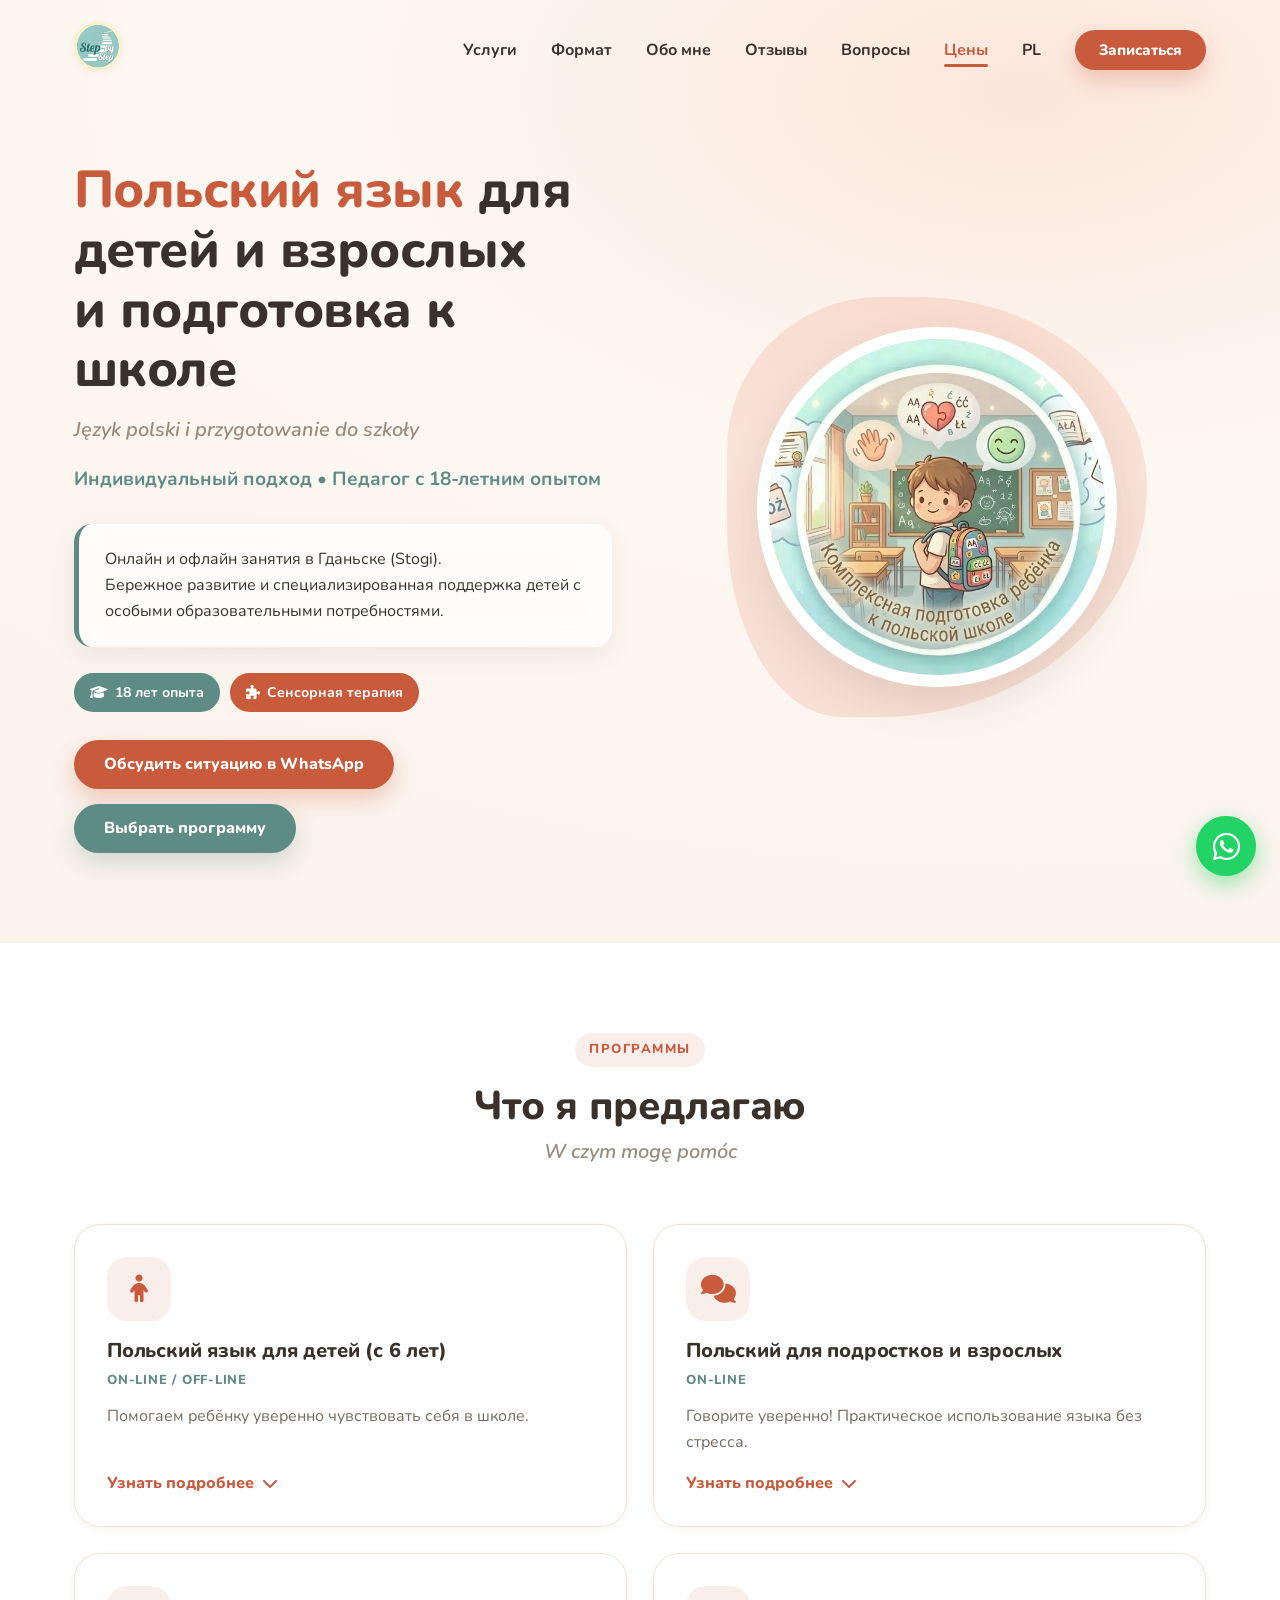
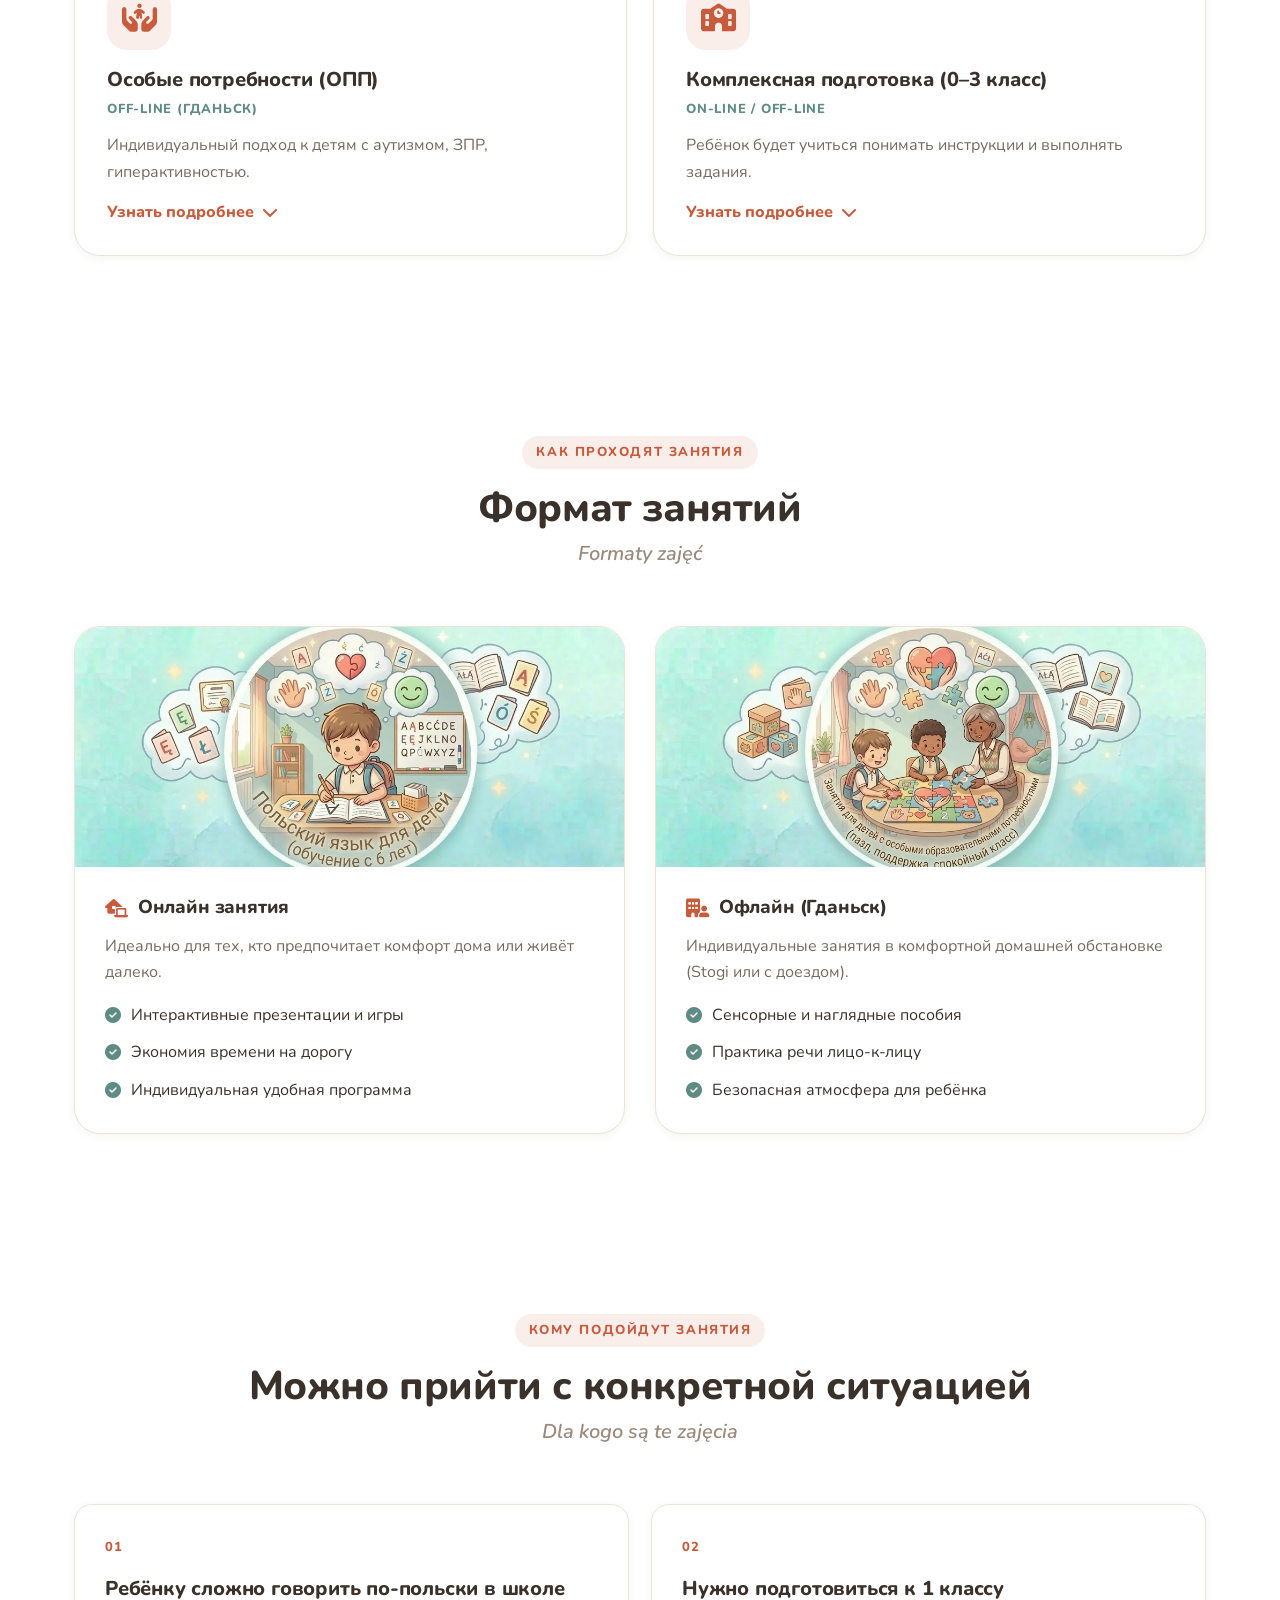
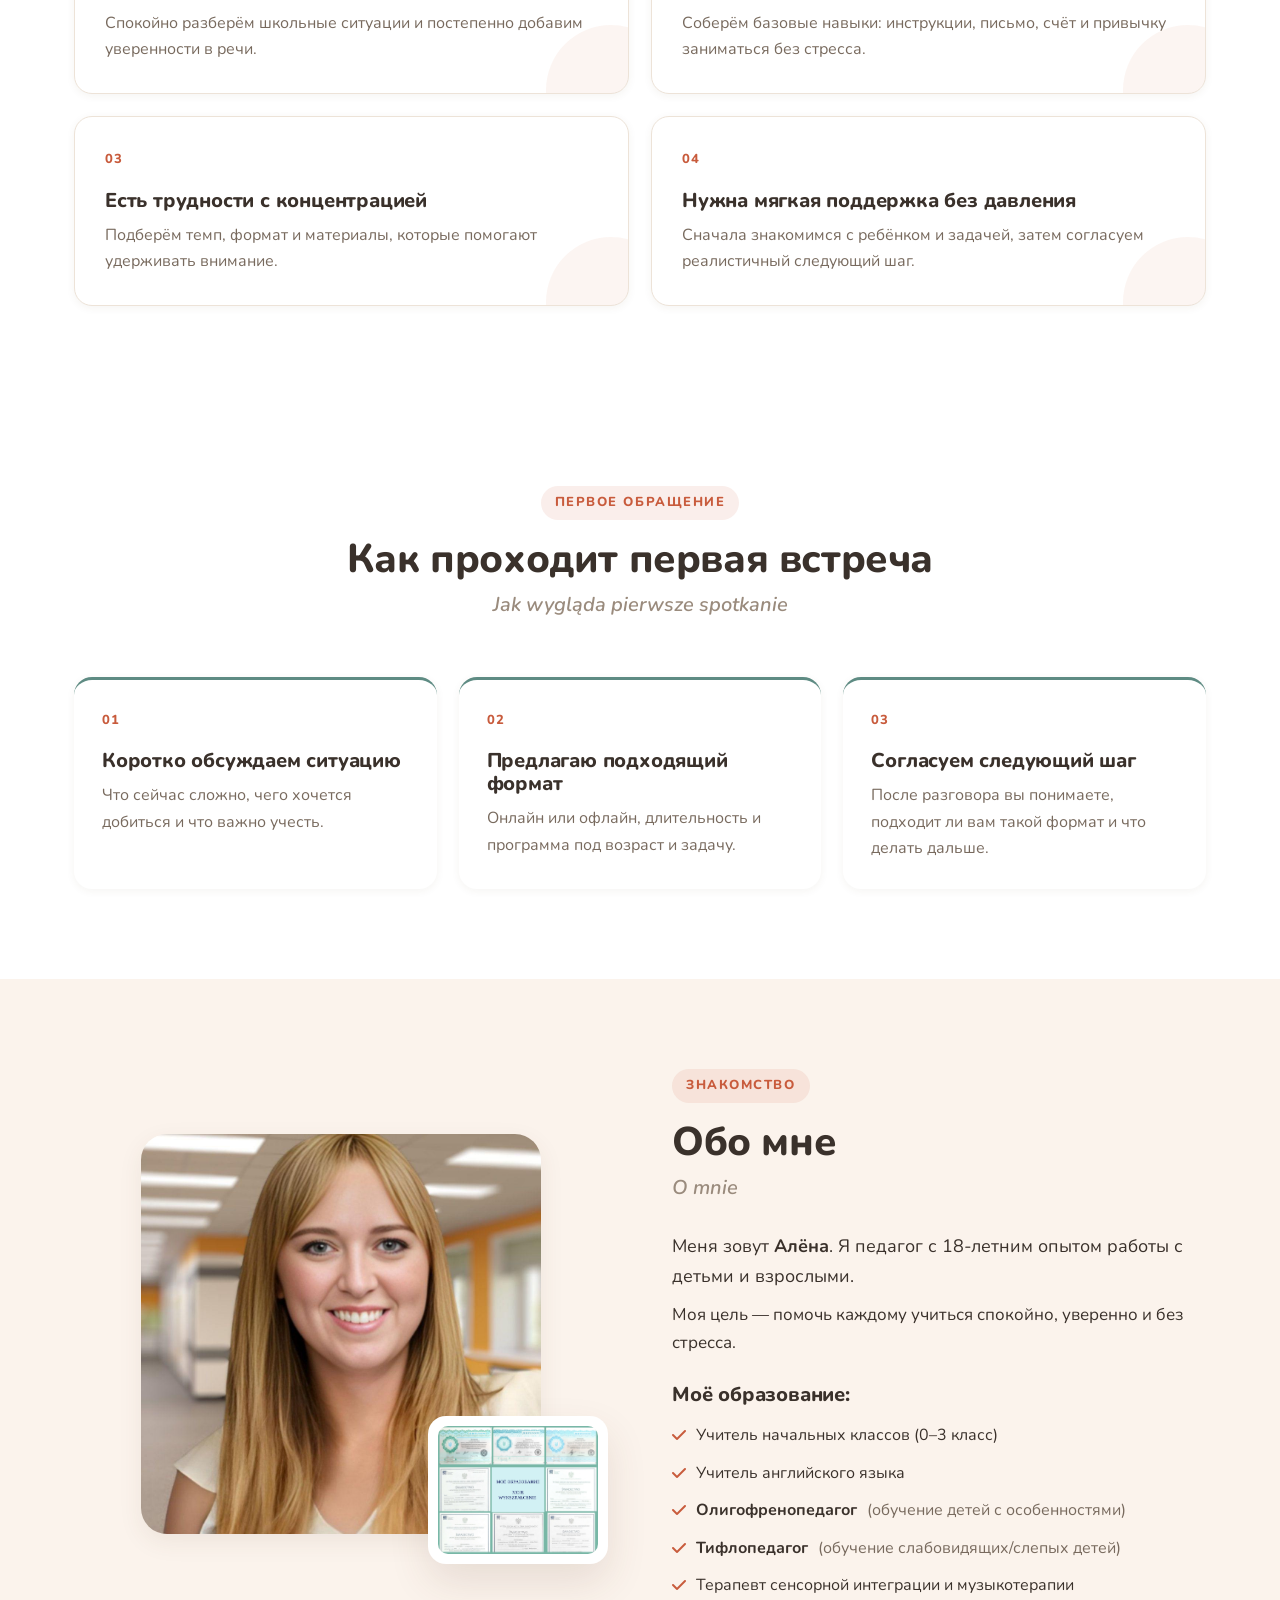
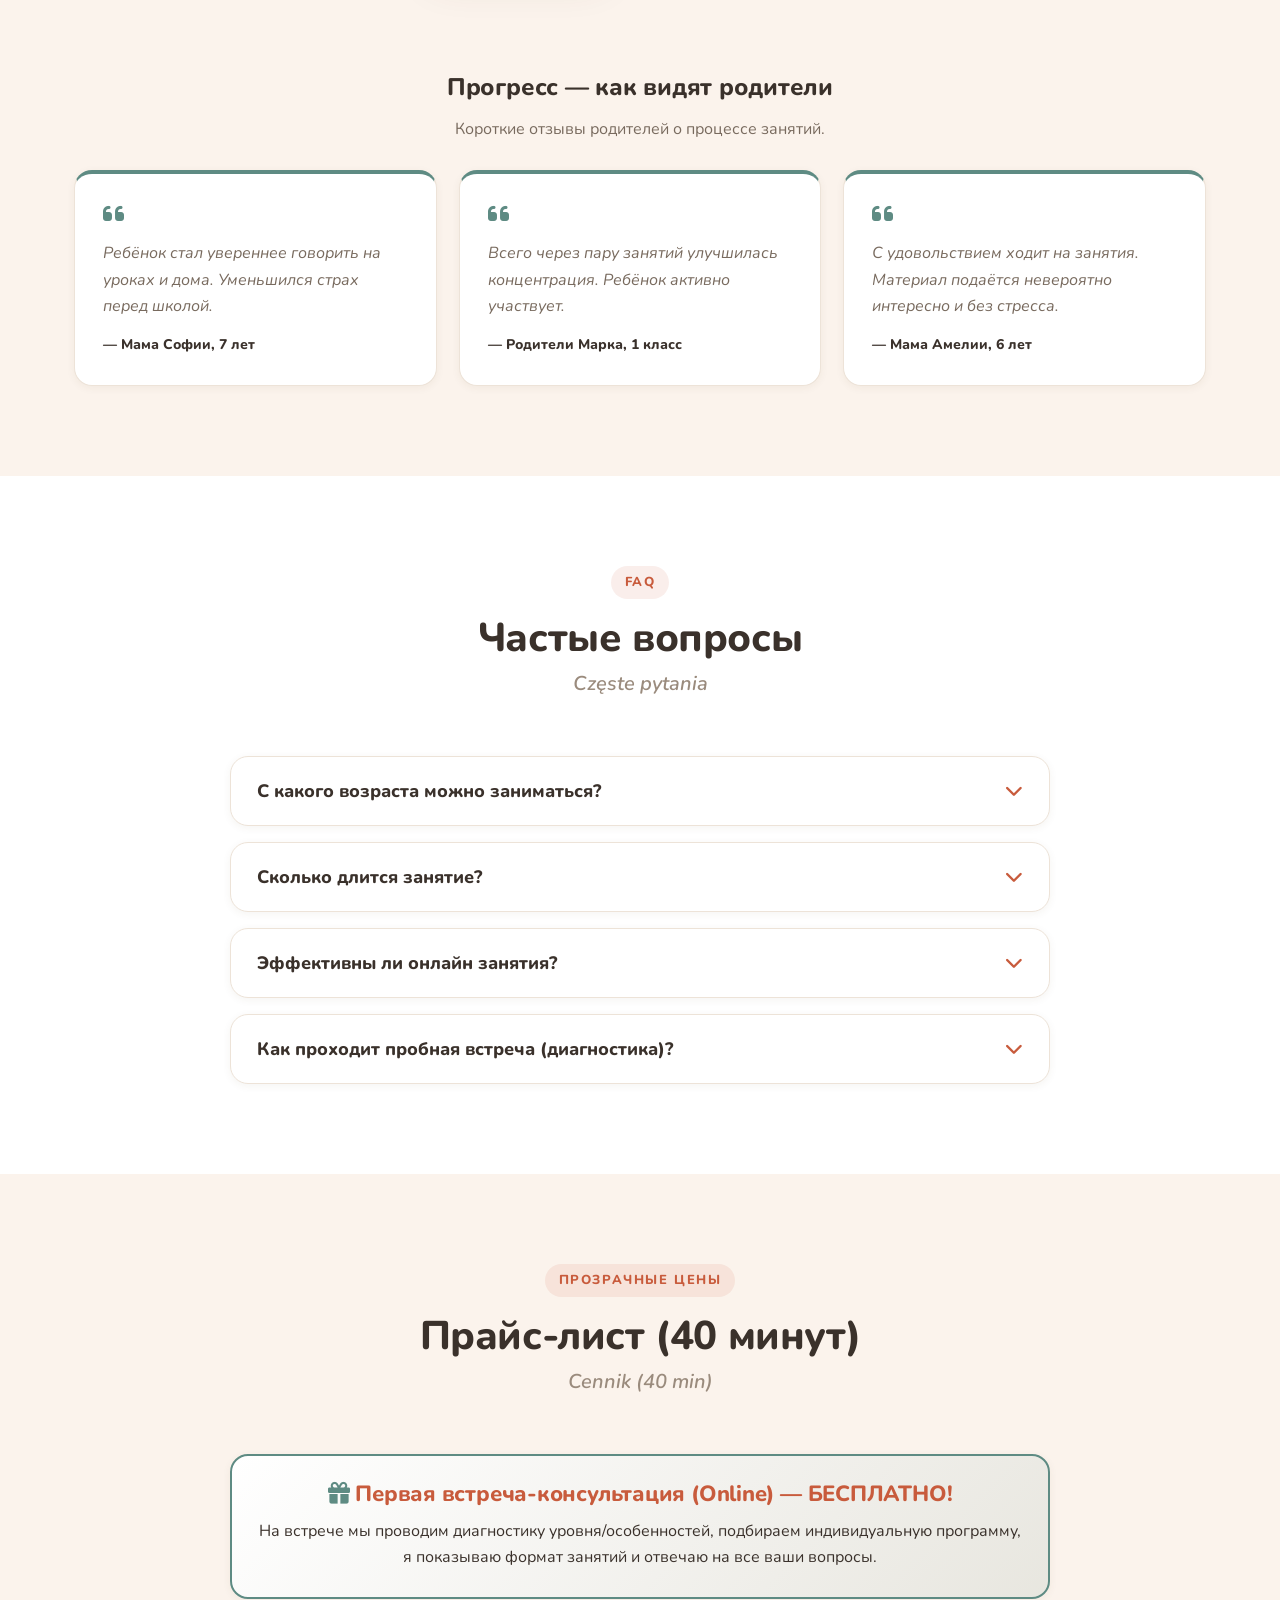
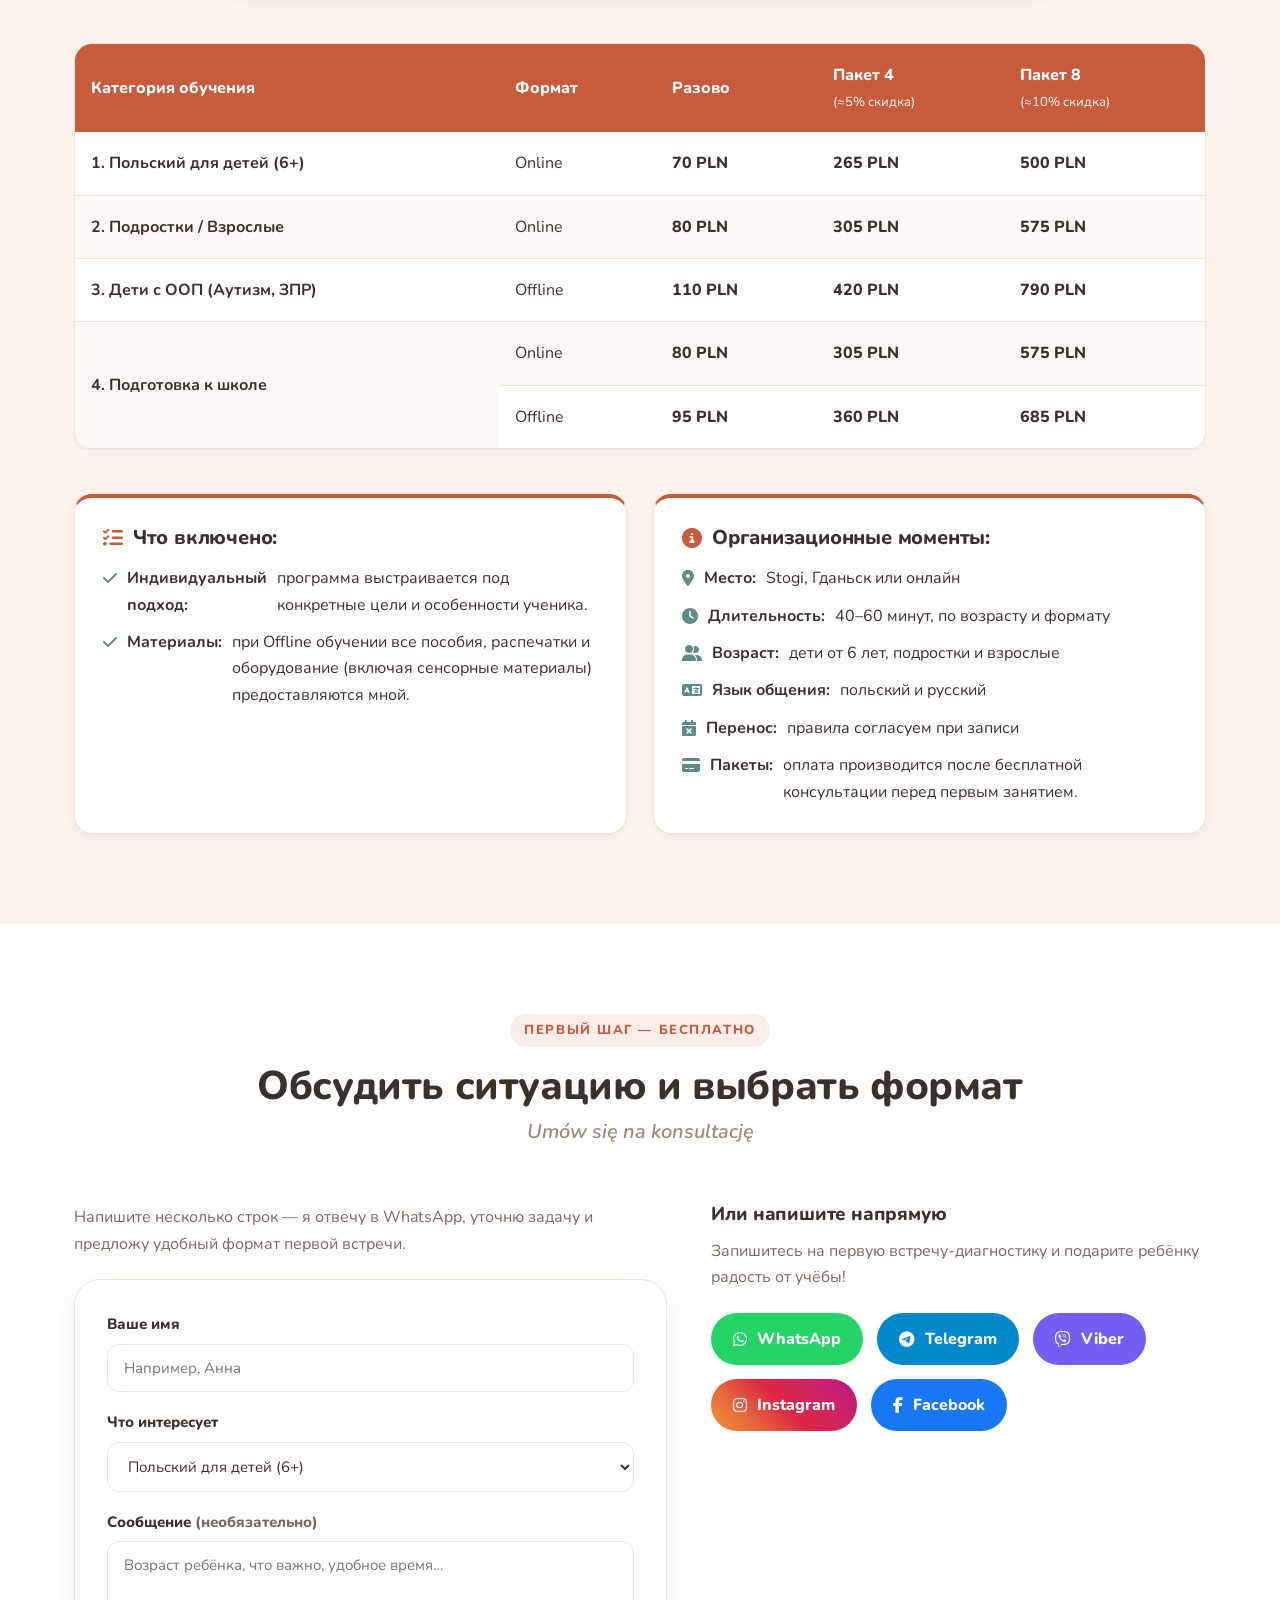
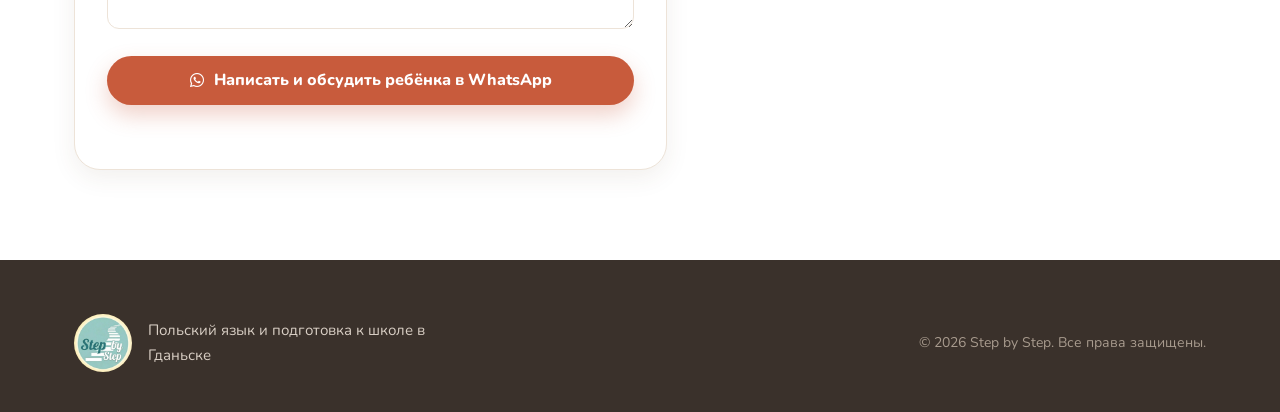
==== commit 665ce2ba: "Add Polish page and clearer lead flow" ====
--- a/index.html
+++ b/index.html
@@ -8,7 +8,7 @@
     <meta name="description"
         content="Польский язык для детей и взрослых и подготовка к школе в Гданьске. Педагог с 18-летним опытом, поддержка детей мигрантов и детей с особыми образовательными потребностями. Первая консультация бесплатно.">
     <meta name="theme-color" content="#E89E8D">
-    <link rel="canonical" href="https://step-by-step-gdansk.pl/">
+    <link rel="canonical" href="https://shelovesmytears1-ship-it.github.io/stepbystep/">
 
     <!-- Favicon -->
     <link rel="icon" href="логотип.jpg" type="image/jpeg">
@@ -91,8 +91,10 @@
                 <li><a href="#services">Услуги</a></li>
                 <li><a href="#formats">Формат</a></li>
                 <li><a href="#about">Обо мне</a></li>
+                <li><a href="#reviews">Отзывы</a></li>
                 <li><a href="#faq">Вопросы</a></li>
                 <li><a href="#pricing">Цены</a></li>
+                <li><a href="pl/" class="lang-switch" lang="pl">PL</a></li>
                 <li><a href="#contact" class="btn btn-primary nav-cta">Записаться</a></li>
             </ul>
         </div>
@@ -120,7 +122,7 @@
                 </div>
 
                 <div class="hero-buttons">
-                    <a href="#contact" class="btn btn-primary">Бесплатная консультация</a>
+                    <a href="#contact" class="btn btn-primary">Обсудить ситуацию в WhatsApp</a>
                     <a href="#services" class="btn btn-secondary">Выбрать программу</a>
                 </div>
             </div>
@@ -290,6 +292,68 @@
         </div>
     </section>
 
+    <!-- Who is it for -->
+    <section id="audience" class="audience section bg-light">
+        <div class="container">
+            <div class="section-title reveal">
+                <span class="eyebrow">Кому подойдут занятия</span>
+                <h2>Можно прийти с конкретной ситуацией</h2>
+                <p lang="pl" class="title-pl">Dla kogo są te zajęcia</p>
+            </div>
+
+            <div class="audience-grid">
+                <article class="audience-card reveal">
+                    <span class="audience-index">01</span>
+                    <h3>Ребёнку сложно говорить по-польски в школе</h3>
+                    <p>Спокойно разберём школьные ситуации и постепенно добавим уверенности в речи.</p>
+                </article>
+                <article class="audience-card reveal">
+                    <span class="audience-index">02</span>
+                    <h3>Нужно подготовиться к 1 классу</h3>
+                    <p>Соберём базовые навыки: инструкции, письмо, счёт и привычку заниматься без стресса.</p>
+                </article>
+                <article class="audience-card reveal">
+                    <span class="audience-index">03</span>
+                    <h3>Есть трудности с концентрацией</h3>
+                    <p>Подберём темп, формат и материалы, которые помогают удерживать внимание.</p>
+                </article>
+                <article class="audience-card reveal">
+                    <span class="audience-index">04</span>
+                    <h3>Нужна мягкая поддержка без давления</h3>
+                    <p>Сначала знакомимся с ребёнком и задачей, затем согласуем реалистичный следующий шаг.</p>
+                </article>
+            </div>
+        </div>
+    </section>
+
+    <!-- First meeting -->
+    <section id="first-meeting" class="first-meeting section">
+        <div class="container">
+            <div class="section-title reveal">
+                <span class="eyebrow">Первое обращение</span>
+                <h2>Как проходит первая встреча</h2>
+                <p lang="pl" class="title-pl">Jak wygląda pierwsze spotkanie</p>
+            </div>
+            <div class="meeting-steps">
+                <article class="meeting-step reveal">
+                    <span class="meeting-number">01</span>
+                    <h3>Коротко обсуждаем ситуацию</h3>
+                    <p>Что сейчас сложно, чего хочется добиться и что важно учесть.</p>
+                </article>
+                <article class="meeting-step reveal">
+                    <span class="meeting-number">02</span>
+                    <h3>Предлагаю подходящий формат</h3>
+                    <p>Онлайн или офлайн, длительность и программа под возраст и задачу.</p>
+                </article>
+                <article class="meeting-step reveal">
+                    <span class="meeting-number">03</span>
+                    <h3>Согласуем следующий шаг</h3>
+                    <p>После разговора вы понимаете, подходит ли вам такой формат и что делать дальше.</p>
+                </article>
+            </div>
+        </div>
+    </section>
+
     <!-- About Section -->
     <section id="about" class="about section bg-light">
         <div class="container">
@@ -334,8 +398,9 @@
             </div>
 
             <!-- Reviews -->
-            <div class="social-proof reveal">
+            <div id="reviews" class="social-proof reveal">
                 <h3 class="social-proof-title">Прогресс — как видят родители</h3>
+                <p class="social-proof-note">Короткие отзывы родителей о процессе занятий.</p>
                 <div class="reviews-grid">
                     <figure class="review">
                         <i class="fa-solid fa-quote-left review-quote"></i>
@@ -502,9 +567,11 @@
                 <div class="info-card">
                     <h3><i class="fa-solid fa-circle-info icon-primary"></i> Организационные моменты:</h3>
                     <ul class="check-list check-list--secondary">
-                        <li><i class="fa-solid fa-location-dot"></i> <strong>Место (Offline):</strong> Гданьск</li>
-                        <li><i class="fa-solid fa-clock"></i> <strong>Длительность:</strong> 40 мин (оптимально для
-                            концентрации).</li>
+                        <li><i class="fa-solid fa-location-dot"></i> <strong>Место:</strong> Stogi, Гданьск или онлайн</li>
+                        <li><i class="fa-solid fa-clock"></i> <strong>Длительность:</strong> 40–60 минут, по возрасту и формату</li>
+                        <li><i class="fa-solid fa-user-group"></i> <strong>Возраст:</strong> дети от 6 лет, подростки и взрослые</li>
+                        <li><i class="fa-solid fa-language"></i> <strong>Язык общения:</strong> польский и русский</li>
+                        <li><i class="fa-solid fa-calendar-xmark"></i> <strong>Перенос:</strong> правила согласуем при записи</li>
                         <li><i class="fa-solid fa-credit-card"></i> <strong>Пакеты:</strong> оплата производится
                             после бесплатной консультации перед первым занятием.</li>
                     </ul>
@@ -518,15 +585,14 @@
         <div class="container">
             <div class="section-title reveal">
                 <span class="eyebrow">Первый шаг — бесплатно</span>
-                <h2>Записаться на консультацию</h2>
+                <h2>Обсудить ситуацию и выбрать формат</h2>
                 <p lang="pl" class="title-pl">Umów się na konsultację</p>
             </div>
 
             <div class="contact-grid">
                 <!-- Form -->
                 <div class="contact-form-col reveal">
-                    <p class="contact-intro">Заполните форму — я свяжусь с вами в мессенджере, обсудим цели ребёнка и
-                        подберём удобное время для бесплатной встречи.</p>
+                    <p class="contact-intro">Напишите несколько строк — я отвечу в WhatsApp, уточню задачу и предложу удобный формат первой встречи.</p>
                     <form id="lead-form" class="lead-form" novalidate>
                         <div class="form-field">
                             <label for="name">Ваше имя</label>
@@ -548,7 +614,7 @@
                                 placeholder="Возраст ребёнка, что важно, удобное время…"></textarea>
                         </div>
                         <button type="submit" class="btn btn-primary btn-block">
-                            <i class="fa-brands fa-whatsapp"></i> Отправить в WhatsApp
+                            <i class="fa-brands fa-whatsapp"></i> Написать и обсудить ребёнка в WhatsApp
                         </button>
                         <p class="form-hint" id="form-hint" role="status"></p>
                     </form>
--- a/style.css
+++ b/style.css
@@ -498,10 +498,12 @@
     display: grid;
     grid-template-columns: repeat(2, 1fr);
     gap: 26px;
-    align-items: start;
+    align-items: stretch;
 }
 
 .service-card {
+    display: flex;
+    flex-direction: column;
     text-align: left;
     background: var(--bg-card);
     padding: 32px;
@@ -572,6 +574,7 @@
 
 .accordion-btn {
     color: var(--primary);
+    margin-top: auto;
 }
 
 .faq-btn {
@@ -610,6 +613,78 @@
 
 .accordion-inner p {
     color: var(--text-muted);
+}
+
+/* ==================== AUDIENCE ==================== */
+.audience {
+    background: var(--bg-light);
+}
+
+.audience-grid {
+    display: grid;
+    grid-template-columns: repeat(2, minmax(0, 1fr));
+    gap: 22px;
+}
+
+.audience-card {
+    position: relative;
+    min-height: 190px;
+    padding: 28px 30px 26px;
+    background: var(--bg-card);
+    border: 1px solid var(--border);
+    border-radius: var(--radius);
+    box-shadow: var(--shadow-sm);
+    overflow: hidden;
+}
+
+.audience-card::after {
+    content: '';
+    position: absolute;
+    width: 130px;
+    height: 130px;
+    right: -48px;
+    bottom: -62px;
+    border-radius: 50%;
+    background: var(--primary-tint);
+    opacity: .6;
+    pointer-events: none;
+}
+
+.audience-index,
+.meeting-number {
+    display: inline-block;
+    margin-bottom: 18px;
+    color: var(--primary);
+    font-weight: 800;
+    font-size: 13px;
+    letter-spacing: .08em;
+}
+
+.audience-card h3,
+.meeting-step h3 {
+    margin-bottom: 10px;
+    font-size: 20px;
+}
+
+.audience-card p,
+.meeting-step p {
+    max-width: 42rem;
+    color: var(--text-muted);
+}
+
+/* ==================== FIRST MEETING ==================== */
+.meeting-steps {
+    display: grid;
+    grid-template-columns: repeat(3, minmax(0, 1fr));
+    gap: 22px;
+}
+
+.meeting-step {
+    padding: 26px 28px 28px;
+    border-top: 3px solid var(--secondary);
+    background: var(--bg-card);
+    border-radius: var(--radius);
+    box-shadow: var(--shadow-sm);
 }
 
 /* ==================== FORMATS ==================== */
@@ -779,6 +854,12 @@
 .social-proof-title {
     font-size: 24px;
     margin-bottom: 32px;
+}
+
+.social-proof-note {
+    max-width: 42rem;
+    margin: -18px auto 28px;
+    color: var(--text-muted);
 }
 
 .reviews-grid {
@@ -1273,6 +1354,11 @@
     }
 
     .services-grid {
+        grid-template-columns: 1fr;
+    }
+
+    .audience-grid,
+    .meeting-steps {
         grid-template-columns: 1fr;
     }
 
